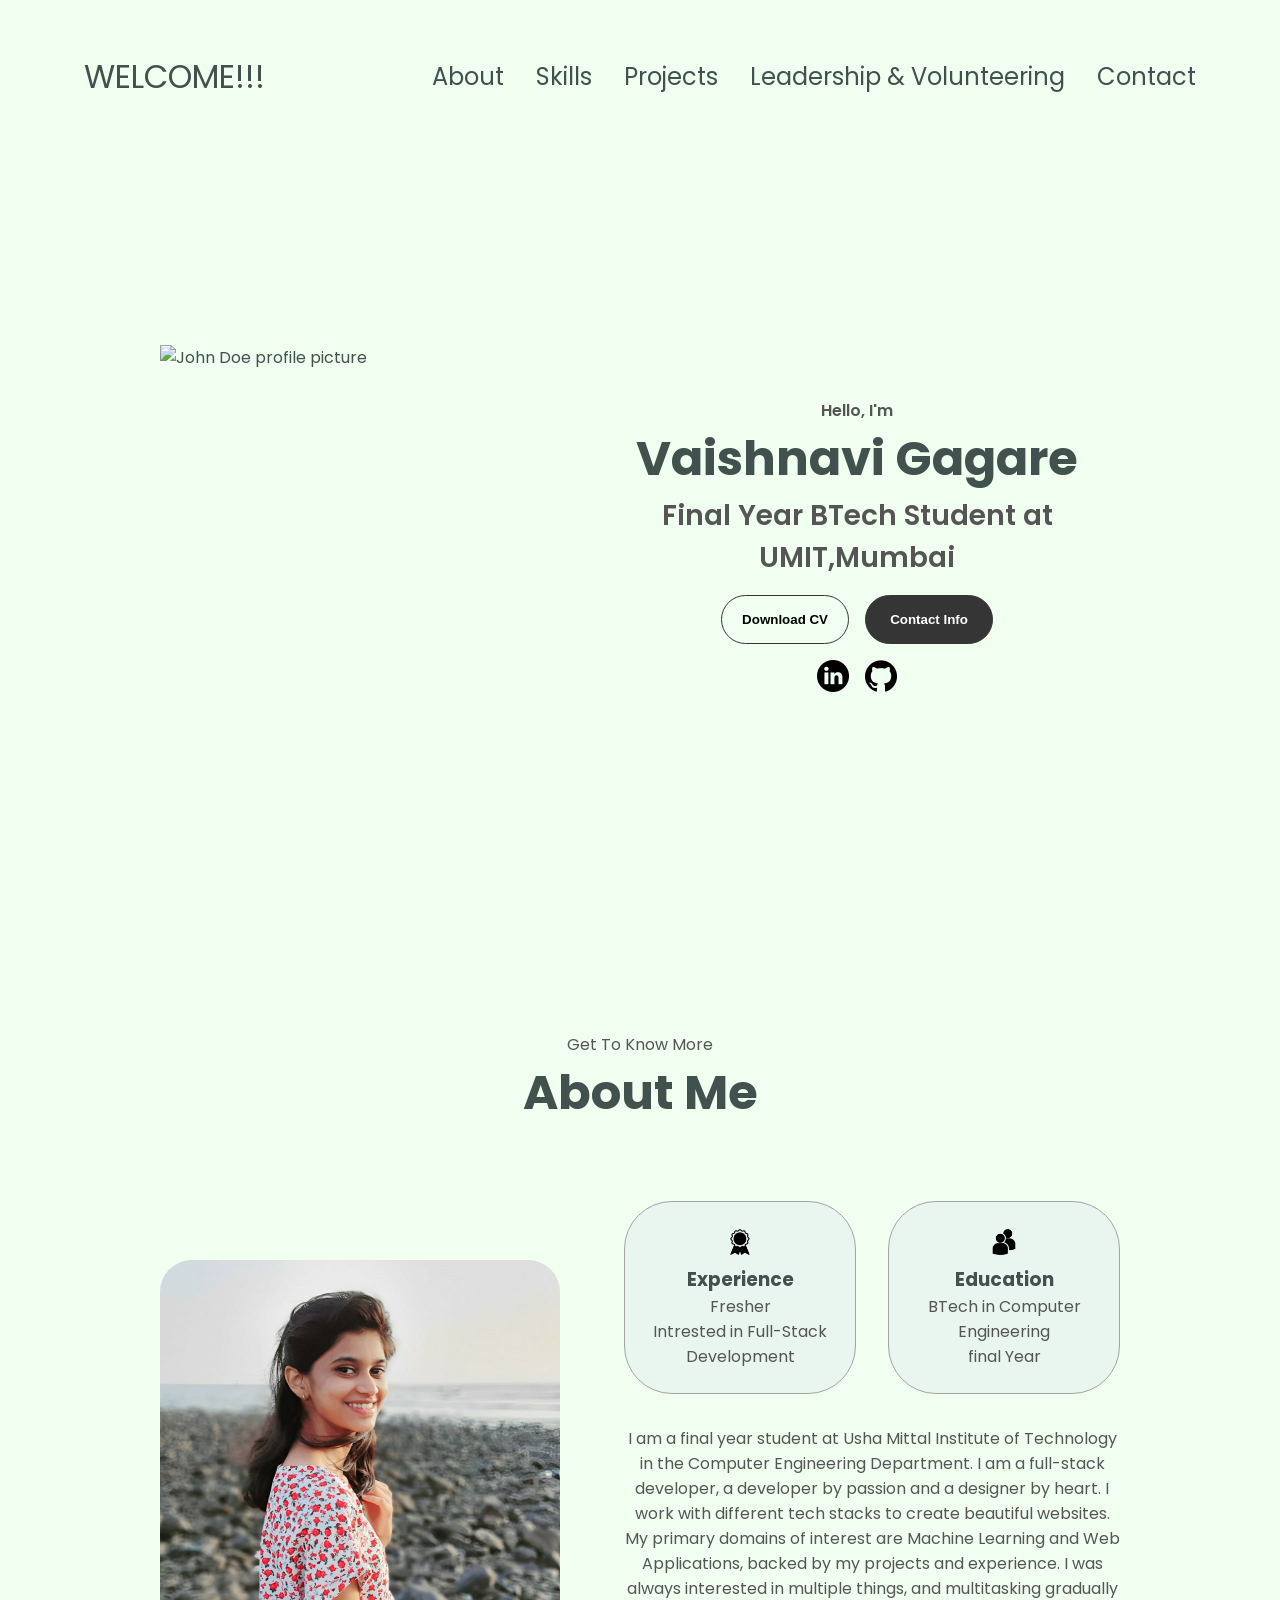
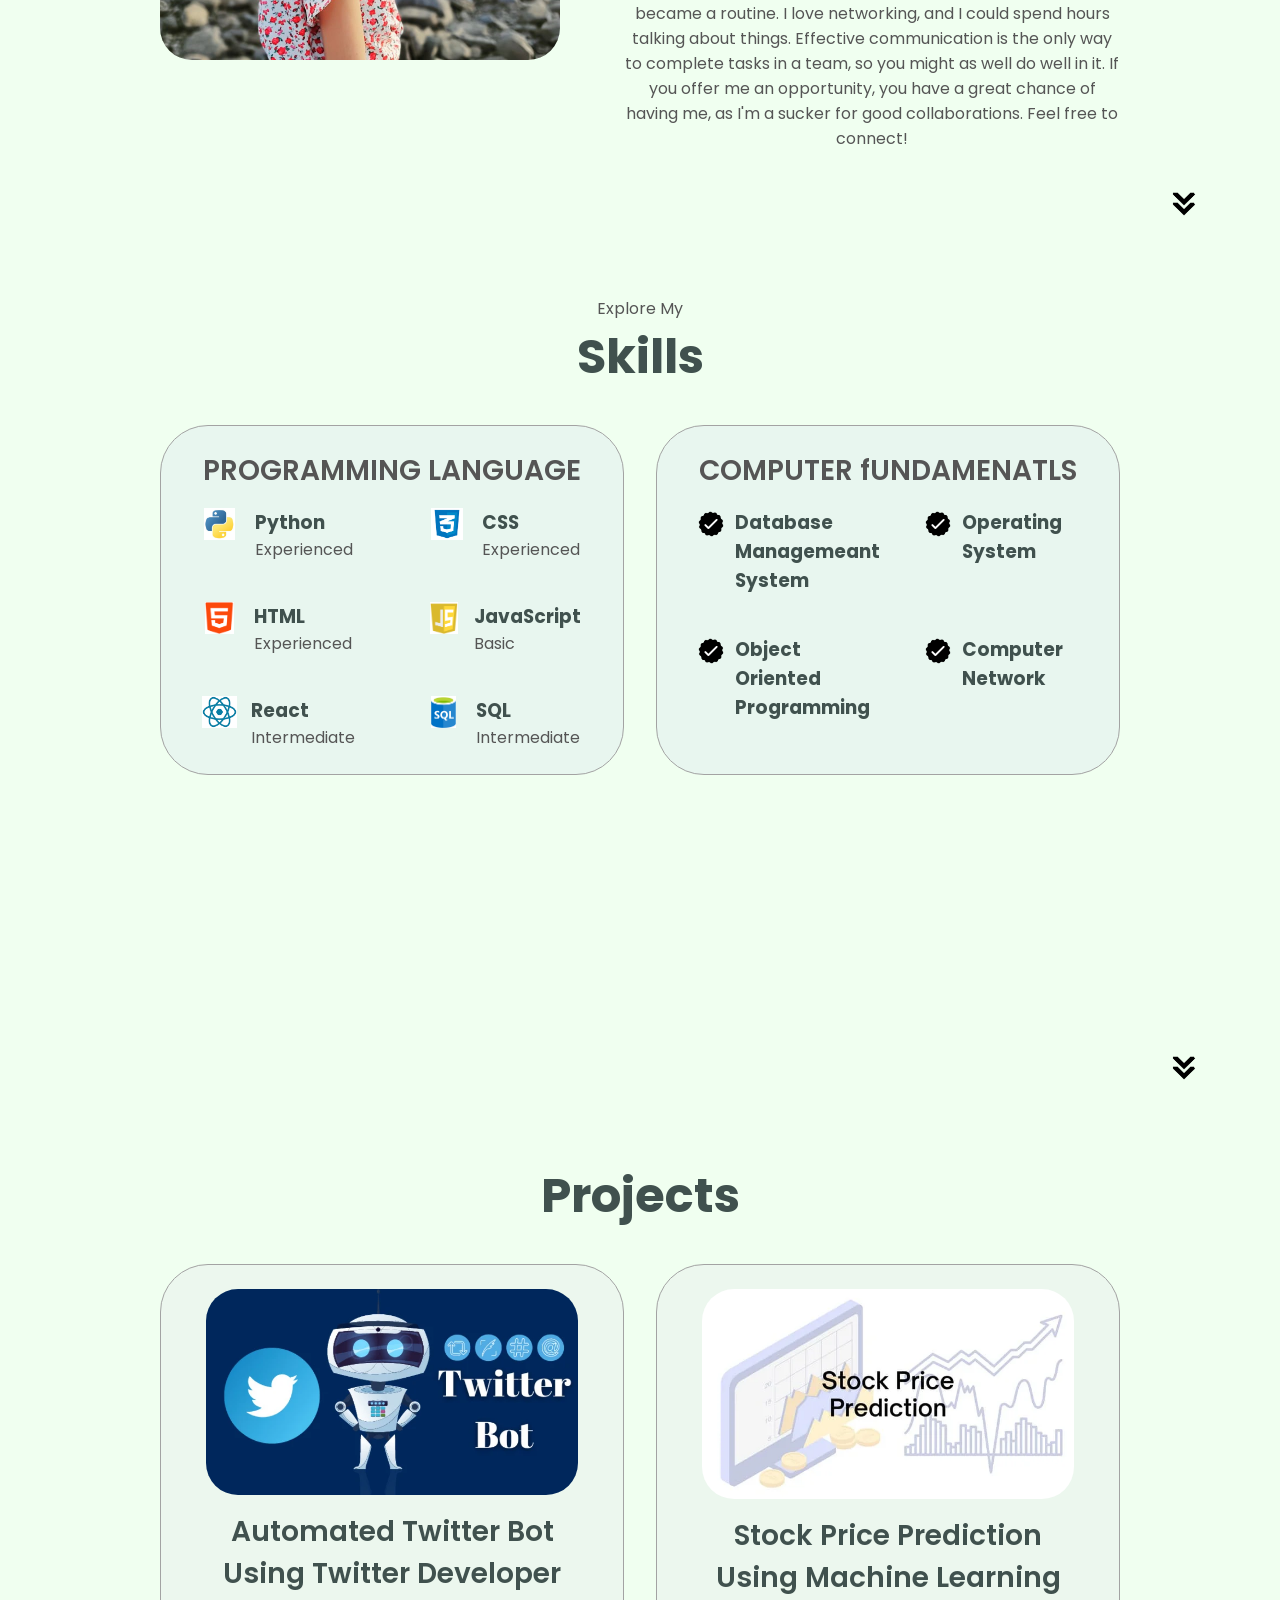
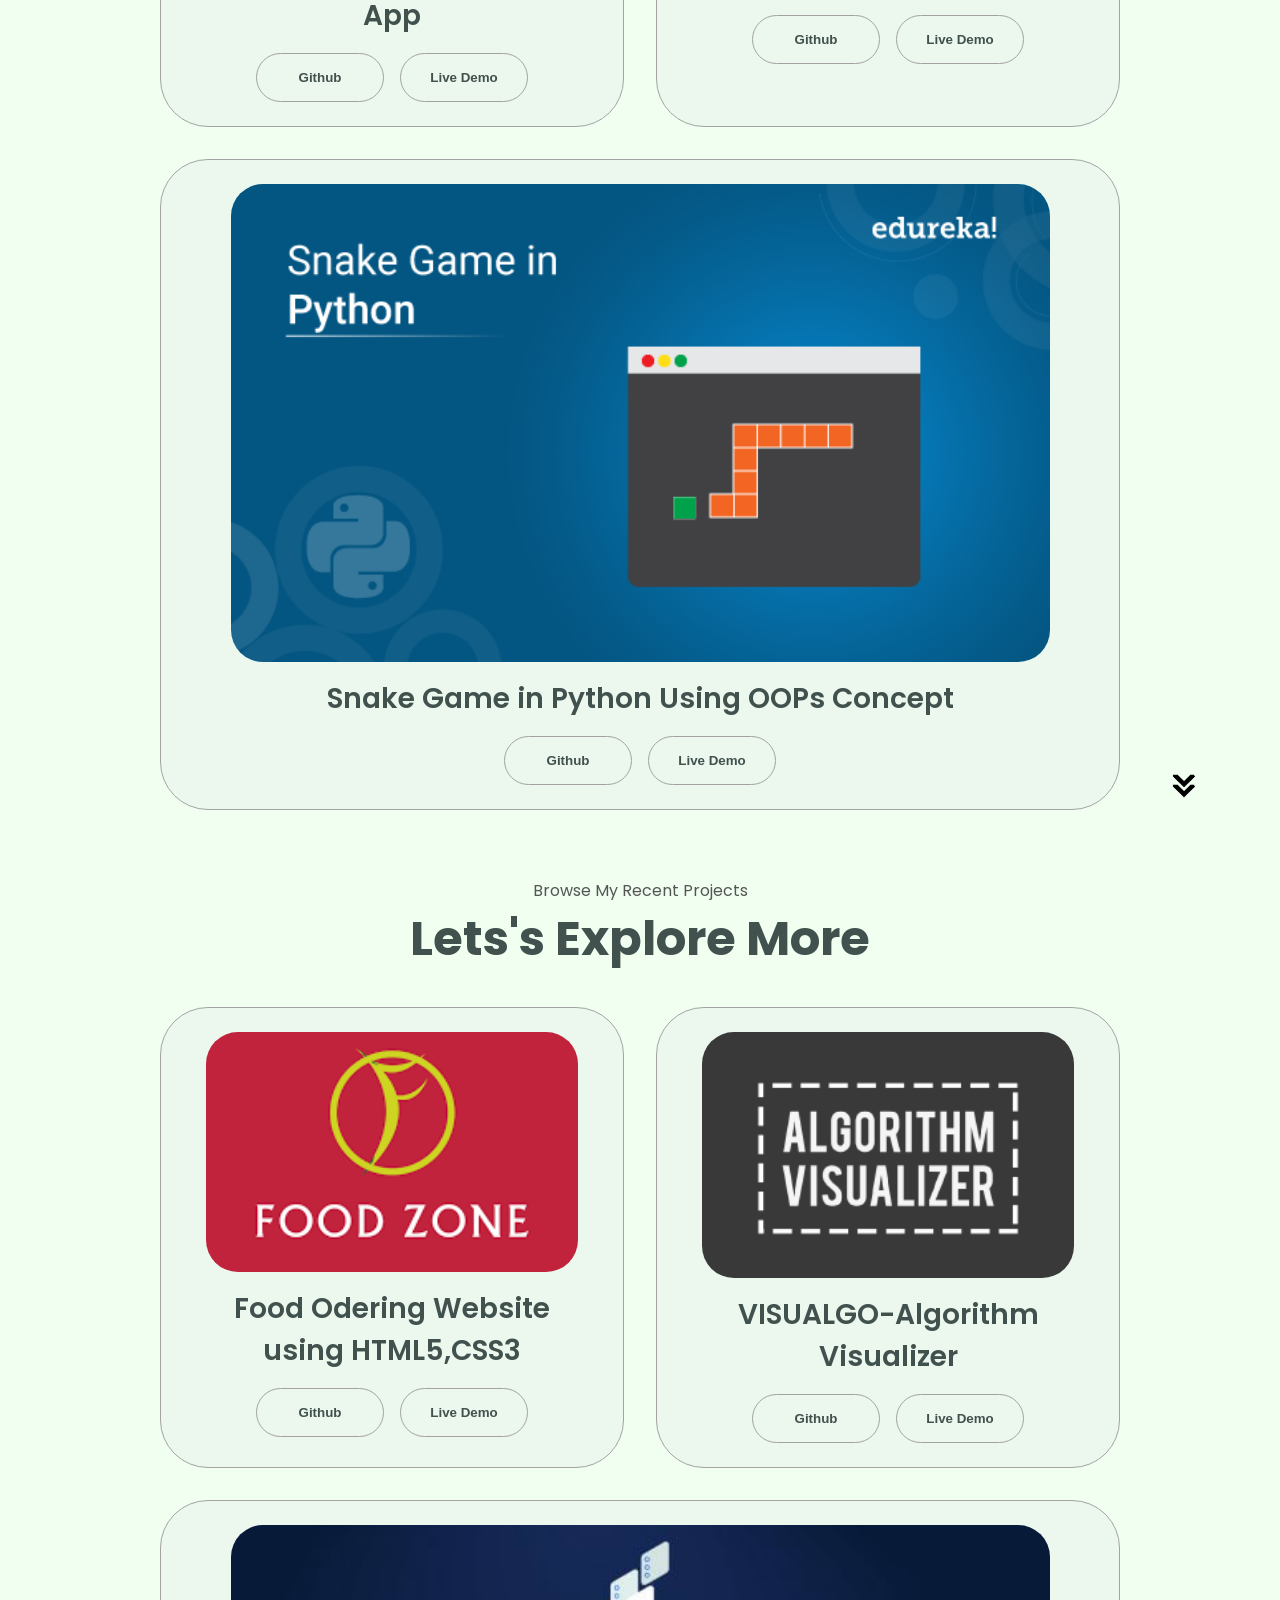
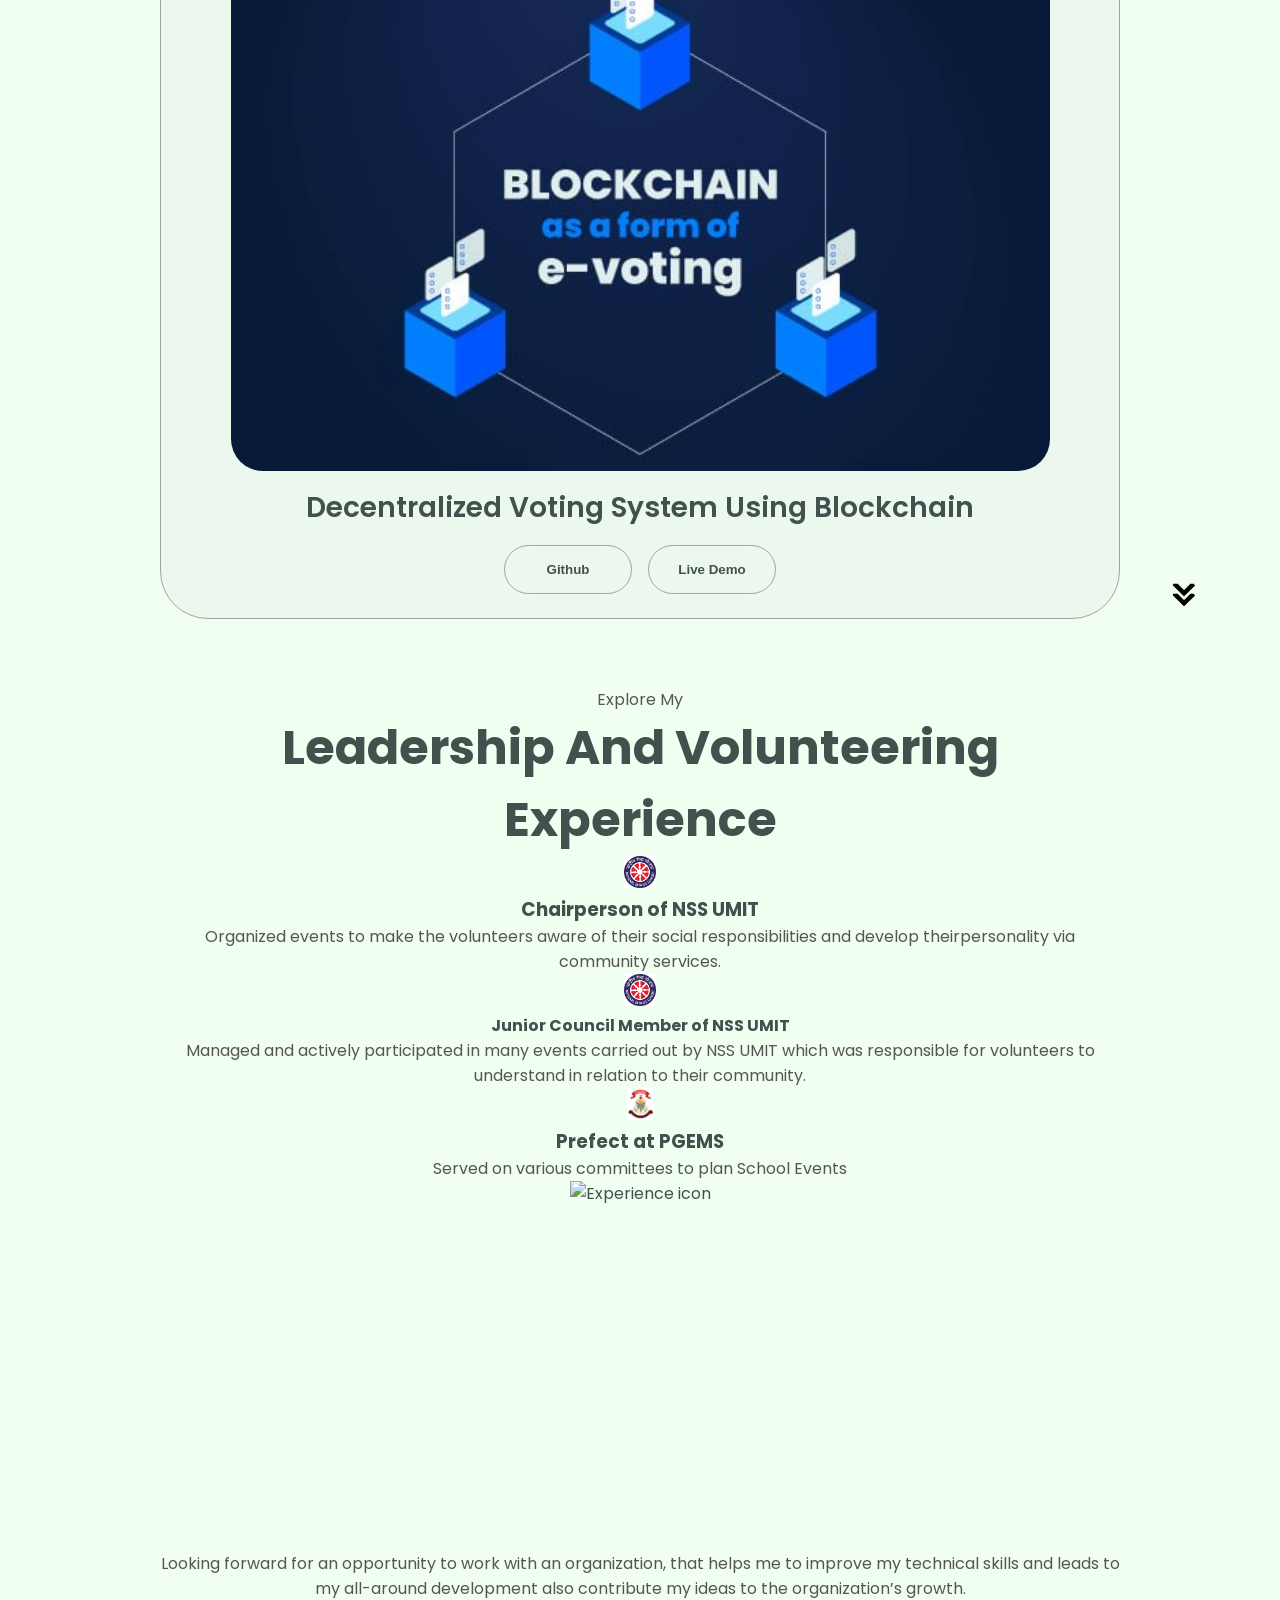
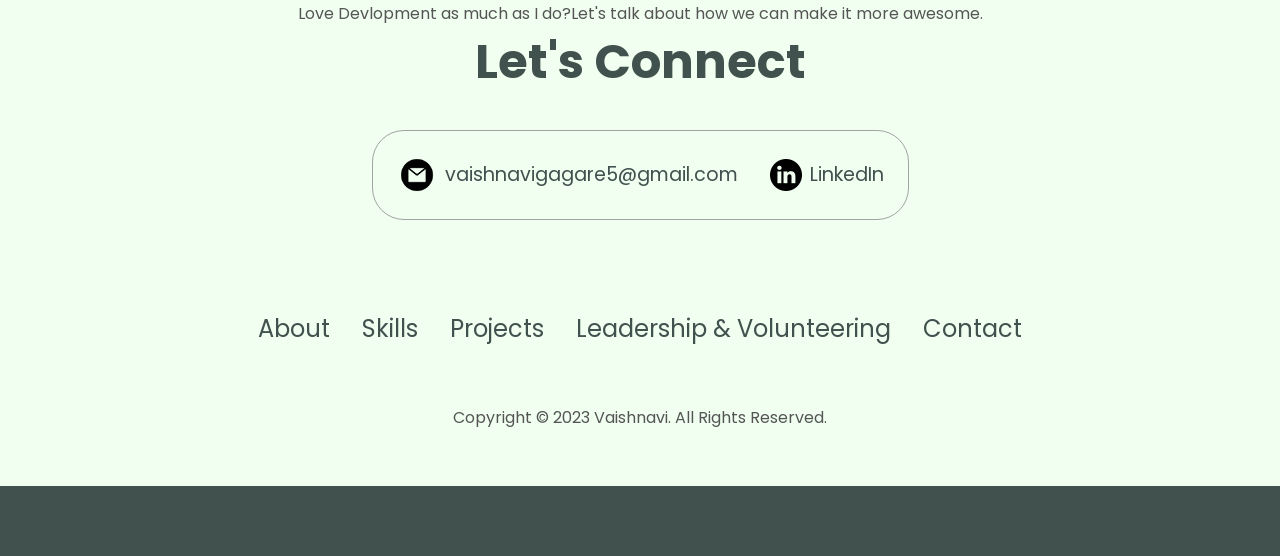
==== index.html @ a146f70f "Update index.html" ====
<!DOCTYPE html>
<html lang="en">
  <head>
    <meta charset="UTF-8" />
    <meta http-equiv="X-UA-Compatible" content="IE=edge" />
    <meta name="viewport" content="width=device-width, initial-scale=1.0" />
    <title>My Portfolio</title>
    <link rel="stylesheet" href="style (1).css" />
    <link rel="stylesheet" href="mediaqueries.css" />
  </head>
  <body>
    <nav id="desktop-nav">
      <div class="logo">WELCOME!!!</div>
      <div>
        <ul class="nav-links">
          <li><a href="#about">About</a></li>
          <li><a href="#experience">Skills</a></li>
          <li><a href="#projects">Projects</a></li>
          <li><a href="#leader">Leadership & Volunteering</a></li>
          <li><a href="#contact">Contact</a></li>
        </ul>
      </div>
    </nav>
    <nav id="hamburger-nav">
      <div class="logo">Vaishnavi Gagare</div>
      <div class="hamburger-menu">
        <div class="hamburger-icon" onclick="toggleMenu()">
          <span></span>
          <span></span>
          <span></span>
        </div>
        <div class="menu-links">
          <li><a href="#about" onclick="toggleMenu()">About</a></li>
          <li><a href="#experience" onclick="toggleMenu()">Experience</a></li>
          <li><a href="#projects" onclick="toggleMenu()">Projects</a></li>
          <li><a href="#contact" onclick="toggleMenu()">Contact</a></li>
        </div>
      </div>
    </nav>
    <section id="profile">
      <div class="section__pic-container">
        <img src=".\assests\me.png" alt="John Doe profile picture" />
      </div>
      <div class="section__text">
        <p class="section__text__p1">Hello, I'm</p>
        <h1 class="title">Vaishnavi Gagare</h1>
        <p class="section__text__p2">Final Year BTech Student at UMIT,Mumbai</p>
        <div class="btn-container">
          <button
            class="btn btn-color-2"
            onclick="window.open('https://drive.google.com/drive/folders/119UXCWqRdAih1BUG0wK-6DkDcSfNBWda')"
          >
            Download CV
          </button>
          <button class="btn btn-color-1" onclick="location.href='./#contact'">
            Contact Info
          </button>
        </div>
          <div id="socials-container">
            <img
              src=".\assests\linkedin.png"
              alt="My LinkedIn profile"
              class="icon"
              onclick="location.href='https://www.linkedin.com/in/vaishnavi-gagare-a08613284/'"
            />
            <img
              src=".\assests\github.png"
              alt="My Github profile"
              class="icon"
              onclick="location.href='https://github.com/VaishnaviGagare'"
            />
  
      </div>
      </div>
      </section>
      <section id="about">
        <p class="section__text__p1">Get To Know More</p>
        <h1 class="title">About Me</h1>
        <div class="section-container">
          <div class="section__pic-container">
            <img
              src=".\assests\me2.png"
              alt="Profile picture"
              class="about-pic"
            />
          </div>
          <div class="about-details-container">
            <div class="about-containers">
              <div class="details-container">
                <img
                  src=".\assests\experience.png"
                  alt="Experience icon"
                  class="icon"
                />
                <h3>Experience</h3>
              <p>Fresher <br />Intrested in Full-Stack Development</p>
            </div>
            <div class="details-container">
              <img
                src=".\assests\education.png"
                alt="Education icon"
                class="icon"
              />
              <h3>Education</h3>
              <p>BTech in Computer Engineering<br />final Year</p>
            </div>
          </div>
          <div class="text-container">
            <p>
          
              I am a final year student at Usha Mittal Institute of Technology in the Computer Engineering Department. I am a full-stack developer, a developer by passion and a designer by heart. I work with different tech stacks to create beautiful websites.
              My primary domains of interest are Machine Learning and Web Applications, backed by my projects and experience. I was always interested in multiple things, and multitasking gradually became a routine. I love networking, and I could spend hours talking about things. Effective communication is the only way to complete tasks in a team, so you might as well do well in it. If you offer me an opportunity, you have a great chance of having me, as I'm a sucker for good collaborations.
              Feel free to connect!
            </p>
          </div>
        </div>
      </div>
      <img
        src=".\assests\arrow.png"
        alt="Arrow icon"
        class="icon arrow"
        onclick="location.href='./#experience'"
      />
    </section>
    <section id="experience">
      <p class="section__text__p1">Explore My</p>
      <h1 class="title">Skills</h1>
      <div class="experience-details-container">
        <div class="about-containers">
          <div class="details-container">
            <h2 class="experience-sub-title">PROGRAMMING LANGUAGE</h2>
            <div class="article-container">
              <article>
                <img
                  src=".\assests\python.jpg"
                  alt="Experience icon"
                  class="icon"
                />
                <div>
                  <h3>Python</h3>
                  <p>Experienced</p>
                </div>
              </article>
              <article>
                <img
                  src=".\assests\cssss.png"
                  alt="Experience icon"
                  class="icon"
                />
                <div>
                  <h3>CSS</h3>
                  <p>Experienced</p>
                </div>
              </article>
              <article>
                <img
                  src=".\assests\htm.png"
                  alt="Experience icon"
                  class="icon"
                />
                <div>
                  <h3>HTML</h3>
                  <p>Experienced</p>
                </div>
              </article>
              <article>
                <img
                  src=".\assests\jss.png"
                  alt="Experience icon"
                  class="icon"
                />
                <div>
                  <h3>JavaScript</h3>
                  <p>Basic</p>
                </div>
              </article>
              <article>
                <img
                  src=".\assests\act.png"
                  alt="Experience icon"
                  class="icon"
                />
                <div>
                  <h3>React</h3>
                  <p>Intermediate</p>
                </div>
              </article>
              <article>
                <img
                  src=".\assests\sql.png"
                  alt="Experience icon"
                  class="icon"
                />
                <div>
                  <h3>SQL</h3>
                  <p>Intermediate</p>
                </div>
              </article>
            </div>
          </div>
          <div class="details-container">
            <h2 class="experience-sub-title">COMPUTER fUNDAMENATLS</h2>
            <div class="article-container">
              <article>
                <img
                  src=".\assests\checkmark.png"
                  alt="Experience icon"
                  class="icon"
                />
                <div>
                  <h3>Database Managemeant System</h3>
                
                </div>
              </article>
              <article>
                <img
                  src=".\assests\checkmark.png"
                  alt="Experience icon"
                  class="icon"
                />
                <div>
                  <h3>Operating System</h3>
                  
                </div>
              </article>
              <article>
                <img
                  src=".\assests\checkmark.png"
                  alt="Experience icon"
                  class="icon"
                />
                <div>
                  <h3>Object Oriented Programming</h3>
                  
                </div>
              </article>
              <article>
                <img
                  src=".\assests\checkmark.png"
                  alt="Experience icon"
                  class="icon"
                />
                <div>
                  <h3>Computer Network</h3>
                 
                </div>
              </article>
            </div>
          </div>
        </div>
      </div>
      <img
        src=".\assests\arrow.png"
        alt="Arrow icon"
        class="icon arrow"
        onclick="location.href='./#projects'"
      />
    </section>
    <section id="projects">
      <p class="section__text__p1"></p>
      <h1 class="title">Projects</h1>
      <div class="experience-details-container">
        <div class="about-containers">
          <div class="details-container color-container">
            <div class="article-container">
              <img
                src=".\assests\twitter.png"
                alt="Project 1"
                class="project-img"
              />
            </div>
            <h2 class="experience-sub-title project-title">Automated Twitter Bot Using Twitter Developer App</h2>
            <div class="btn-container">
              <button
                class="btn btn-color-2 project-btn"
                onclick="location.href='https://github.com/VaishnaviGagare'"
              >
                Github
              </button>
              <button
                class="btn btn-color-2 project-btn"
                onclick="location.href='https://github.com/VaishnaviGagare'"
              >
                Live Demo
              </button>
            </div>
          </div>
          <div class="details-container color-container">
            <div class="article-container">
              <img
                src=".\assests\stock.webp"
                alt="Project 2"
                class="project-img"
              />
            </div>
            <h2 class="experience-sub-title project-title">Stock Price Prediction Using Machine Learning</h2>
            <div class="btn-container">
              <button
                class="btn btn-color-2 project-btn"
                onclick="location.href='https://github.com/VaishnaviGagare'"
              >
                Github
              </button>
              <button
                class="btn btn-color-2 project-btn"
                onclick="location.href='https://github.com/VaishnaviGagare'"
              >
                Live Demo
              </button>
            </div>
          </div>
          <div class="details-container color-container">
            <div class="article-container">
              <img
                src=".\assests\snake.png"
                alt="Project 3"
                class="project-img"
              />
            </div>
            <h2 class="experience-sub-title project-title">Snake Game in Python Using OOPs Concept</h2>
            <div class="btn-container">
              <button
                class="btn btn-color-2 project-btn"
                onclick="location.href='https://github.com/VaishnaviGagare'"
              >
                Github
              </button>
              <button
                class="btn btn-color-2 project-btn"
                onclick="location.href='https://github.com/VaishnaviGagare'"
              >
                Live Demo
              </button>
            </div>
          </div>
        </div>
      </div>
      <img
        src=".\assests\arrow.png"
        alt="Arrow icon"
        class="icon arrow"
        onclick="location.href='./#contact'"
      />
    </section>
    <section id="projects">
      <p class="section__text__p1">Browse My Recent Projects</p>
      <h1 class="title">Lets's Explore More </h1>
      <div class="experience-details-container">
        <div class="about-containers">
          <div class="details-container color-container">
            <div class="article-container">
              <img
                src=".\assests\food.png"
                alt="Project 1"
                class="project-img"
              />
            </div>
            <h2 class="experience-sub-title project-title">Food Odering Website using HTML5,CSS3</h2>
            <div class="btn-container">
              <button
                class="btn btn-color-2 project-btn"
                onclick="location.href='https://github.com/VaishnaviGagare'"
              >
                Github
              </button>
              <button
                class="btn btn-color-2 project-btn"
                onclick="location.href='https://github.com/VaishnaviGagare'"
              >
                Live Demo
              </button>
            </div>
          </div>
          <div class="details-container color-container">
            <div class="article-container">
              <img
                src=".\assests\algo.png"
                alt="Project 2"
                class="project-img"
              />
            </div>
            <h2 class="experience-sub-title project-title">VISUALGO-Algorithm Visualizer</h2>
            <div class="btn-container">
              <button
                class="btn btn-color-2 project-btn"
                onclick="location.href='https://github.com/VaishnaviGagare'"
              >
                Github
              </button>
              <button
                class="btn btn-color-2 project-btn"
                onclick="location.href='https://github.com/VaishnaviGagare'"
              >
                Live Demo
              </button>
            </div>
          </div>
          <div class="details-container color-container">
            <div class="article-container">
              <img
                src=".\assests\block.jpg"
                alt="Project 3"
                class="project-img"
              />
            </div>
            <h2 class="experience-sub-title project-title">Decentralized Voting System Using Blockchain</h2>
            <div class="btn-container">
              <button
                class="btn btn-color-2 project-btn"
                onclick="location.href='https://github.com/VaishnaviGagare'"
              >
                Github
              </button>
              <button
                class="btn btn-color-2 project-btn"
                onclick="location.href='https://github.com/VaishnaviGagare'"
              >
                Live Demo
              </button>
            </div>
          </div>
        </div>
      </div>
      <img
        src=".\assests\arrow.png"
        alt="Arrow icon"
        class="icon arrow"
        onclick="location.href='./#contact'"
      />
    </section>
   <section id="leader">
      <p class="section__text__p1">Explore My</p>
      <h1 class="title">Leadership And Volunteering Experience
      </h1>
                   <div> <img
                    src=".\assests\nss.png"
                    alt="Experience icon"
                    class="icon"
                  />
                    <h3>Chairperson of NSS UMIT</h3>
                    <p class="section__text__p1">Organized events to make the volunteers aware of their social responsibilities and develop
                      theirpersonality via community services.
                      </p></div>
                
                
                    <div> <img
                      src=".\assests\nss.png"
                      alt="Experience icon"
                      class="icon"
                    /> </div>
                      <h4>Junior Council Member of NSS UMIT</h4>
                      <p class="section__text__p1">Managed and actively participated in many events carried out by NSS UMIT which was responsible for
                        volunteers to understand in relation to their community.</p>
               
            
                <img
                  src=".\assests\pg.png"
                  alt="Experience icon"
                  class="icon"
                />
              
                  <h3>Prefect at PGEMS </h3>
                  <p class="">Served on various committees to plan School Events </p>
                  
                  <img src = ".\assests\img5.jpg"
                    alt="Experience icon"
                    class="icon"
                    />
                
                <img
                  src=".\assests\arrow.png"
                  alt="Arrow icon"
                  class="icon arrow"
                  onclick="location.href='./#contact'"
                />
    </section>
    <section id="contact">
      <p class="section__text__p1">Looking forward for an opportunity to work with an organization, that helps me to improve my
        technical skills and leads to my all-around development also contribute my ideas to the
        organization’s growth.</p>
      <p class="section__text__p1">Love Devlopment as much as I do?Let's talk about how we can make it more awesome.</p>
      <h1 class="title">Let's Connect</h1>
      <div class="contact-info-upper-container">
        <div class="contact-info-container">
          <img
            src=".\assests\email.png"
            alt="Email icon"
            class="icon contact-icon email-icon"
          />
          <p><a href="mailto:examplemail@gmail.com">vaishnavigagare5@gmail.com</a></p>
        </div>
        <div class="contact-info-container">
          <img
            src=".\assests\linkedin.png"
            alt="LinkedIn icon"
            class="icon contact-icon"
          />
          <p><a href="https://www.linkedin.com/in/vaishnavi-gagare-a08613284/">LinkedIn</a></p>
        </div>
      </div>
    </section>
    <footer>
      <nav>
        <div class="nav-links-container">
          <ul class="nav-links">
            <li><a href="#about">About</a></li>
            <li><a href="#experience">Skills</a></li>
            <li><a href="#projects">Projects</a></li>
            <li><a href="#leader">Leadership & Volunteering</a></li>
            <li><a href="#contact">Contact</a></li>
          </ul>
        </div>
      </nav>
      <p>Copyright &#169; 2023 Vaishnavi. All Rights Reserved.</p>
    </footer>
    <script src = "script (1).js"></script>
    <div class="bottom-container">

   
    </div>
  </body>
  </html>
---- style (1).css ----
/* GENERAL */

@import url("https://fonts.googleapis.com/css2?family=Poppins:wght@300;400;500;600&display=swap");

body {
  color: #40514E;
  margin: 0;
  text-align: center;
  font-family: georgia, serif;
  background-color:#F0FFF0;
}
* {
  margin: 0;
  padding: 0;
}

body {
  font-family: "Poppins", sans-serif;
}

html {
  scroll-behavior: smooth;
}

p {
  color: rgb(85, 85, 85);
}

/* TRANSITION */

a,
.btn {
  transition: all 300ms ease;
}

/* DESKTOP NAV */

nav,
.nav-links {
  display: flex;
}

nav {
  justify-content: space-around;
  align-items: center;
  height: 17vh;
}

.nav-links {
  gap: 2rem;
  list-style: none;
  font-size: 1.5rem;
}

a {
  color: #40514E;
  text-decoration: none;
  text-decoration-color: white;
}

a:hover {
  color: grey;
  text-decoration: underline;
  text-underline-offset: 1rem;
  text-decoration-color: rgb(181, 181, 181);
}

.logo {
  font-size: 2rem;
}

.logo:hover {
  cursor: default;
}

/* HAMBURGER MENU */

#hamburger-nav {
  display: none;
}

.hamburger-menu {
  position: relative;
  display: inline-block;
}

.hamburger-icon {
  display: flex;
  flex-direction: column;
  justify-content: space-between;
  height: 24px;
  width: 30px;
  cursor: pointer;
}

.hamburger-icon span {
  width: 100%;
  height: 2px;
  background-color: #40514E;
  transition: all 0.3 ease-in-out;
}

.menu-links {
  position: absolute;
  top: 100%;
  right: 0;
  background-color: white;
  width: fit-content;
  max-height: 0;
  overflow: hidden;
  transition: all 0.3 ease-in-out;
}

.menu-links a {
  display: block;
  padding: 10px;
  text-align: center;
  font-size: 1.5rem;
  color: #40514E;
  text-decoration: none;
  transition: all 0.3 ease-in-out;
}

.menu-links li {
  list-style: none;
}

.menu-links.open {
  max-height: 300px;
}

.hamburger-icon.open span:first-child {
  transform: rotate(45deg) translate(10px, 5px);
}

.hamburger-icon.open span:nth-child(2) {
  opacity: 0;
}

.hamburger-icon.open span:last-child {
  transform: rotate(-45deg) translate(10px, -5px);
}

.hamburger-icon span:first-child {
  transform: none;
}

/* SECTIONS */

section {
  padding-top: 4vh;
  height: 96vh;
  margin: 0 10rem;
  box-sizing: border-box;
  min-height: fit-content;
}

.section-container {
  display: flex;
}

/* PROFILE SECTION */

#profile {
  display: flex;
  justify-content: center;
  gap: 5rem;
  height: 80vh;
}

.section__pic-container {
  display: flex;
  height: 400px;
  width: 400px;
  margin: auto 0;
}

.section__text {
  align-self: center;
  text-align: center;
}

.section__text p {
  font-weight: 600;
}

.section__text__p1 {
  text-align: center;
}

.section__text__p2 {
  font-size: 1.75rem;
  margin-bottom: 1rem;
}

.title {
  font-size: 3rem;
  text-align: center;
}

#socials-container {
  display: flex;
  justify-content: center;
  margin-top: 1rem;
  gap: 1rem;
}

/* ICONS */

.icon {
  cursor: pointer;
  height: 2rem;
}

/* BUTTONS */

.btn-container {
  display: flex;
  justify-content: center;
  gap: 1rem;
}

.btn {
  font-weight: 600;
  transition: all 300ms ease;
  padding: 1rem;
  width: 8rem;
  border-radius: 2rem;
}

.btn-color-1,
.btn-color-2 {
  border: rgb(53, 53, 53) 0.1rem solid;
}

.btn-color-1:hover,
.btn-color-2:hover {
  cursor: pointer;
}

.btn-color-1,
.btn-color-2:hover {
  background: rgb(53, 53, 53);
  color: white;
}

.btn-color-1:hover {
  background: #40514E(0, 0, 0);
}

.btn-color-2 {
  background: none;
}

.btn-color-2:hover {
  border: rgb(255, 255, 255) 0.1rem solid;
}

.btn-container {
  gap: 1rem;
}

/* ABOUT SECTION */

#about {
  position: relative;
}

.about-containers {
  gap: 2rem;
  margin-bottom: 2rem;
  margin-top: 2rem;
}

.about-details-container {
  justify-content: center;
  flex-direction: column;
}

.about-containers,
.about-details-container {
  display: flex;
}

.about-pic {
  border-radius: 2rem;
}

.arrow {
  position: absolute;
  right: -5rem;
  bottom: 2.5rem;
}

.details-container {
  padding: 1.5rem;
  flex: 1;
  background: rgb(232, 246, 239);
  border-radius: 3rem;
  border: rgb(53, 53, 53) 0.1rem solid;
  border-color: rgb(163, 163, 163);
  text-align: center;
}

.section-container {
  gap: 4rem;
  height: 80%;
}

.section__pic-container {
  height: 400px;
  width: 400px;
  margin: auto 0;
}

/* EXPERIENCE SECTION */

#experience {
  position: relative;
}

.experience-sub-title {
  color: rgb(85, 85, 85);
  font-weight: 600;
  font-size: 1.75rem;
  margin-bottom: 1rem;
}

.experience-details-container {
  display: flex;
  justify-content: center;
  flex-direction: column;
}

.article-container {
  display: flex;
  text-align: initial;
  flex-wrap: wrap;
  flex-direction: row;
  gap: 2.5rem;
  justify-content: space-around;
}

article {
  display: flex;
  width: 10rem;
  justify-content: space-around;
  gap: 0.5rem;
}

article .icon {
  cursor: default;
}

/* PROJECTS SECTION */

#projects {
  position: relative;
}

.color-container {
  border-color: rgb(163, 163, 163);
  background: rgb(236, 247, 238);
}

.project-img {
  border-radius: 2rem;
  width: 90%;
  height: 90%;
}

.project-title {
  margin: 1rem;
  color: #40514E;
}

.project-btn {
  color: #40514E;
  border-color: rgb(163, 163, 163);
}

/* CONTACT */

#contact {
  display: flex;
  justify-content: center;
  flex-direction: column;
  height: 70vh;
}

.contact-info-upper-container {
  display: flex;
  justify-content: center;
  border-radius: 2rem;
  border: rgb(53, 53, 53) 0.1rem solid;
  border-color: rgb(163, 163, 163);
  background: (250, 250, 250);
  margin: 2rem auto;
  padding: 0.5rem;
}

.contact-info-container {
  display: flex;
  align-items: center;
  justify-content: center;
  gap: 0.5rem;
  margin: 1rem;
}

.contact-info-container p {
  font-size: larger;
}

.contact-icon {
  cursor: default;
}

.email-icon {
  height: 2.5rem;
}

/* FOOTER SECTION */

footer {
  height: 26vh;
  margin: 0 1rem;
}

footer p {
  text-align: center;
}
.bottom-container {
  background-color: #40514E;
  padding: 50px 0 20px;
  color: #40514E;
  font-size: 2rem;
  text-align: center;
  font-family: georgia, serif
  
}
---- mediaqueries.css ----
@media screen and (max-width: 1400px) {
  #profile {
    height: 83vh;
    margin-bottom: 6rem;
  }
  .about-containers {
    flex-wrap: wrap;
  }
  #contact,
  #projects {
    height: fit-content;
  }
}

@media screen and (max-width: 1200px) {
  #desktop-nav {
    display: none;
  }
  #hamburger-nav {
    display: flex;
  }
  #experience,
  .experience-details-container {
    margin-top: 2rem;
  }
  #profile,
  .section-container {
    display: block;
  }
  .arrow {
    display: none;
  }
  section,
  .section-container {
    height: fit-content;
  }
  section {
    margin: 0 5%;
  }
  .section__pic-container {
    width: 275px;
    height: 275px;
    margin: 0 auto 2rem;
  }
  .about-containers {
    margin-top: 0;
  }
}

@media screen and (max-width: 600px) {
  #contact,
  footer {
    height: 40vh;
  }
  #profile {
    height: 83vh;
    margin-bottom: 0;
  }
  article {
    font-size: 1rem;
  }
  footer nav {
    height: fit-content;
    margin-bottom: 2rem;
  }
  .about-containers,
  .contact-info-upper-container,
  .btn-container {
    flex-wrap: wrap;
  }
  .contact-info-container {
    margin: 0;
  }
  .contact-info-container p,
  .nav-links li a {
    font-size: 1rem;
  }
  .experience-sub-title {
    font-size: 1.25rem;
  }
  .logo {
    font-size: 1.5rem;
  }
  .nav-links {
    flex-direction: column;
    gap: 0.5rem;
    text-align: center;
  }
  .section__pic-container {
    width: auto;
    height: 46vw;
    justify-content: center;
  }
  .section__text__p2 {
    font-size: 1.25rem;
  }
  .title {
    font-size: 2rem;
  }
  .text-container {
    text-align: justify;
  }
}
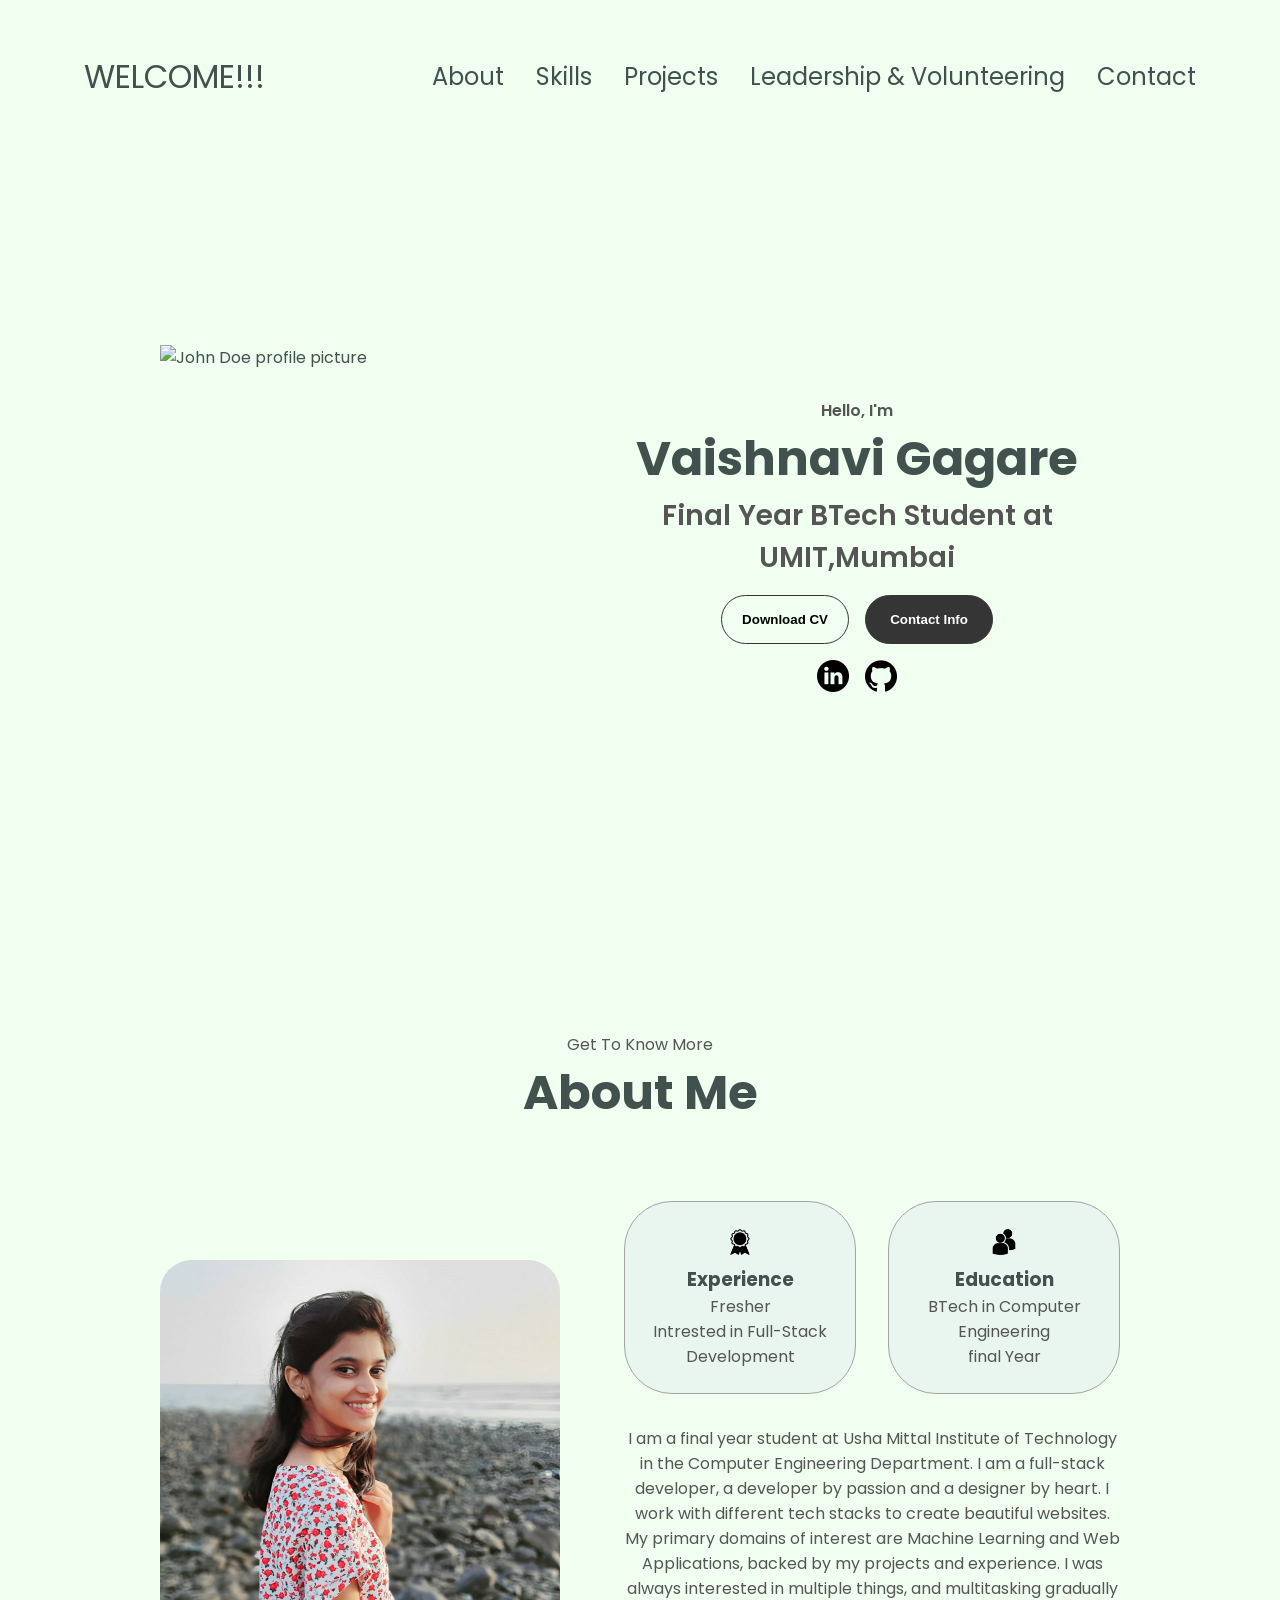
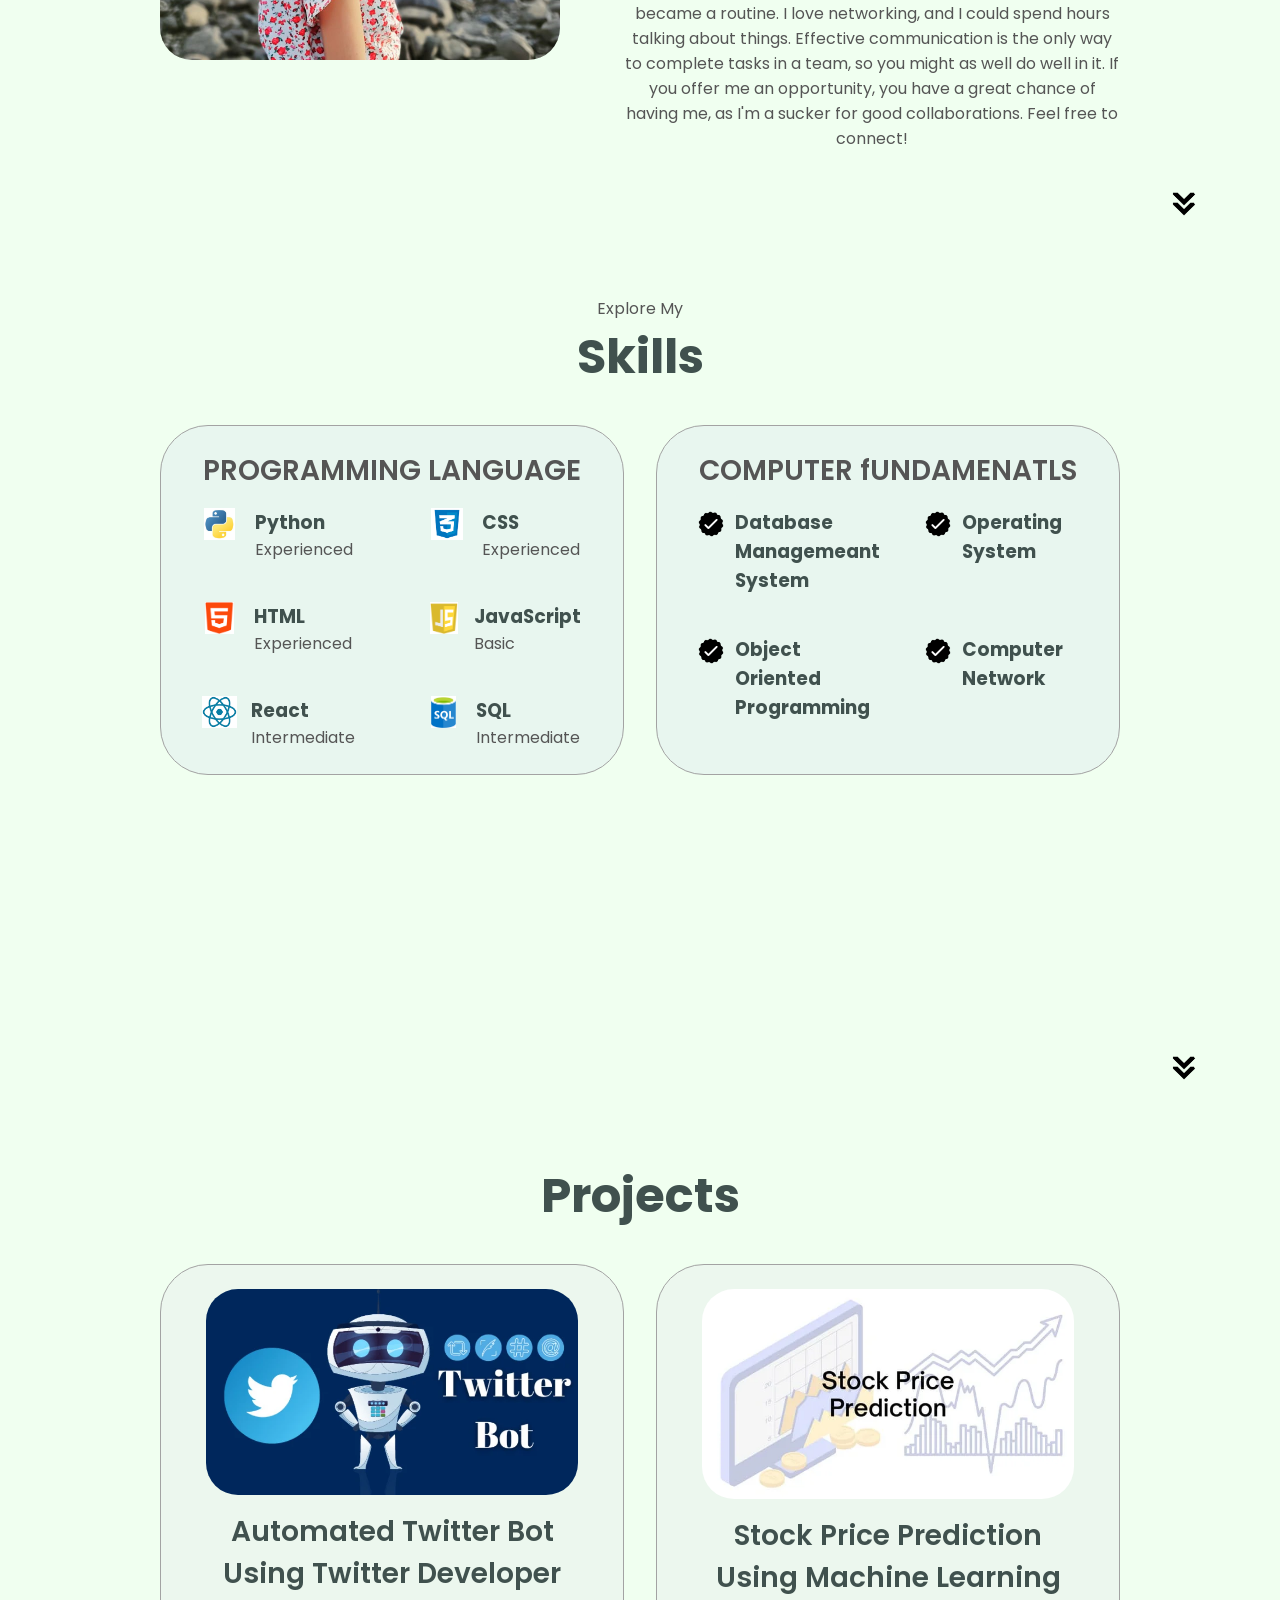
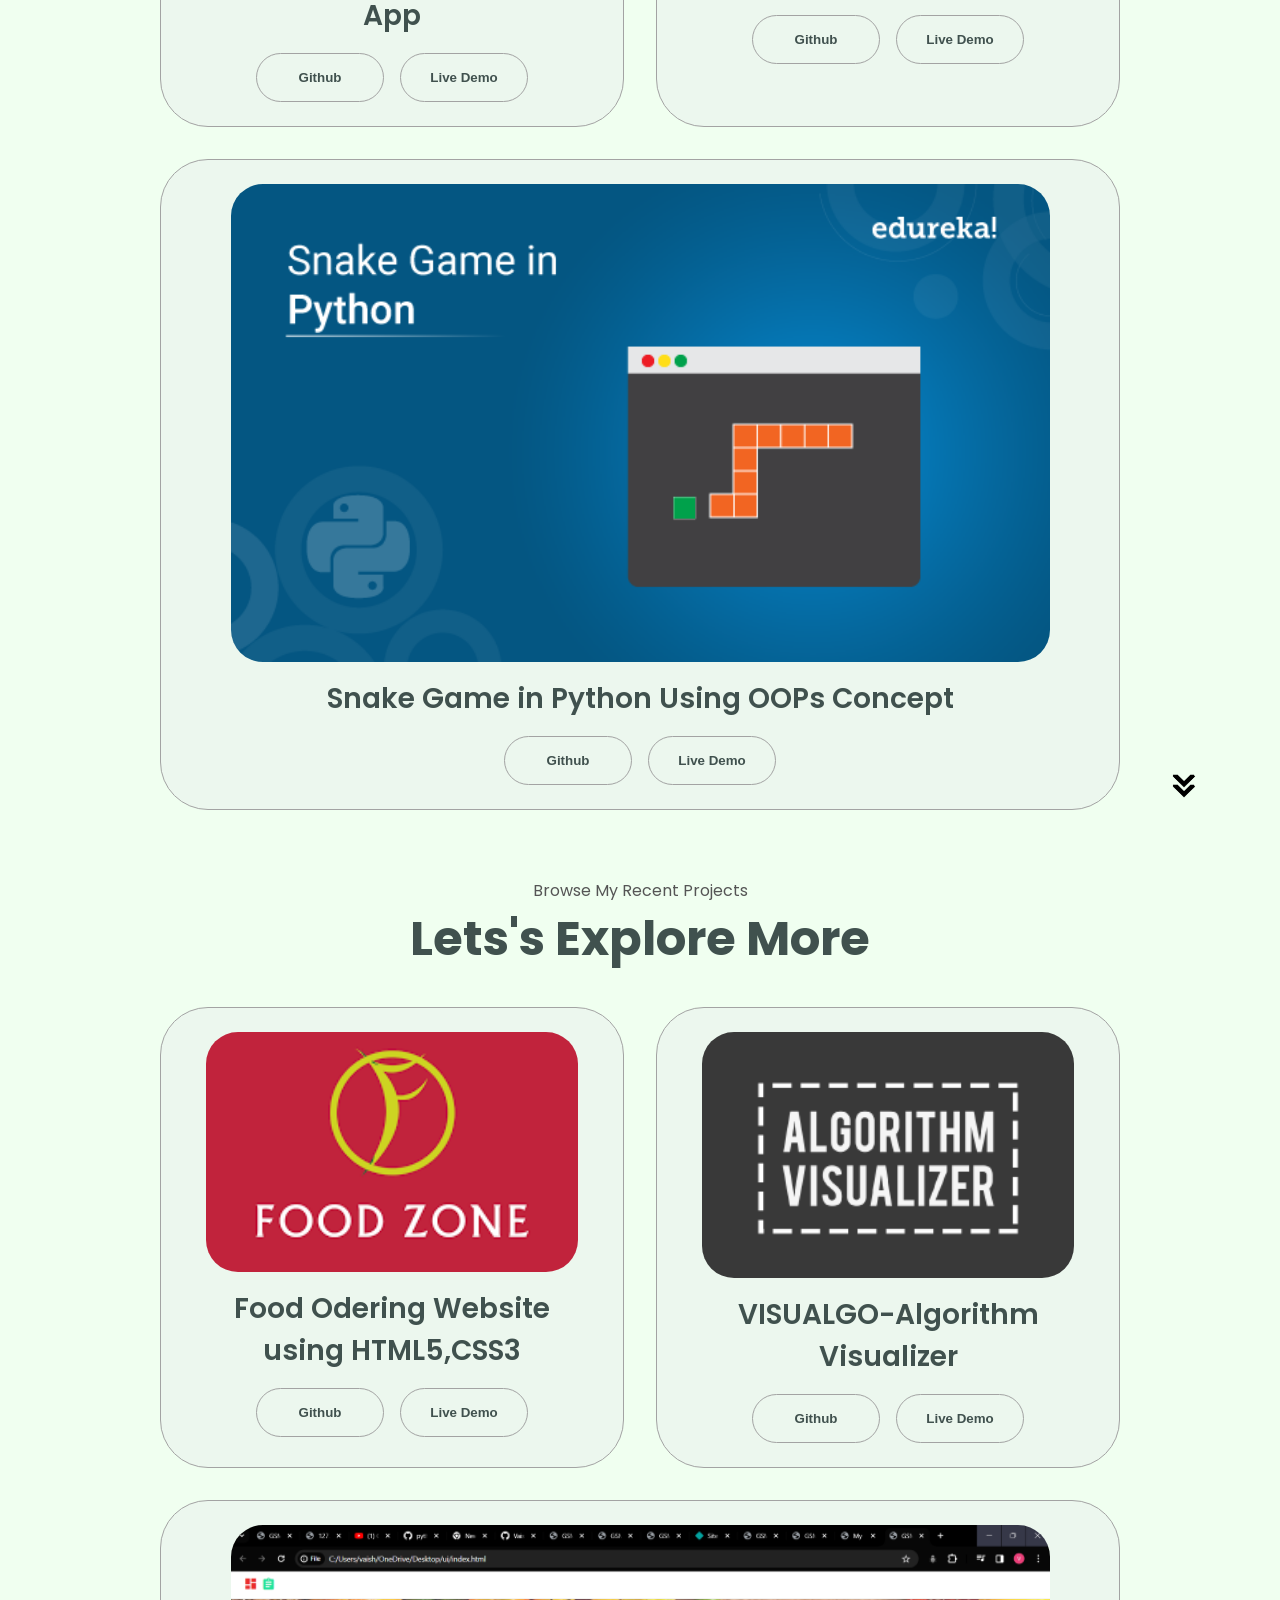
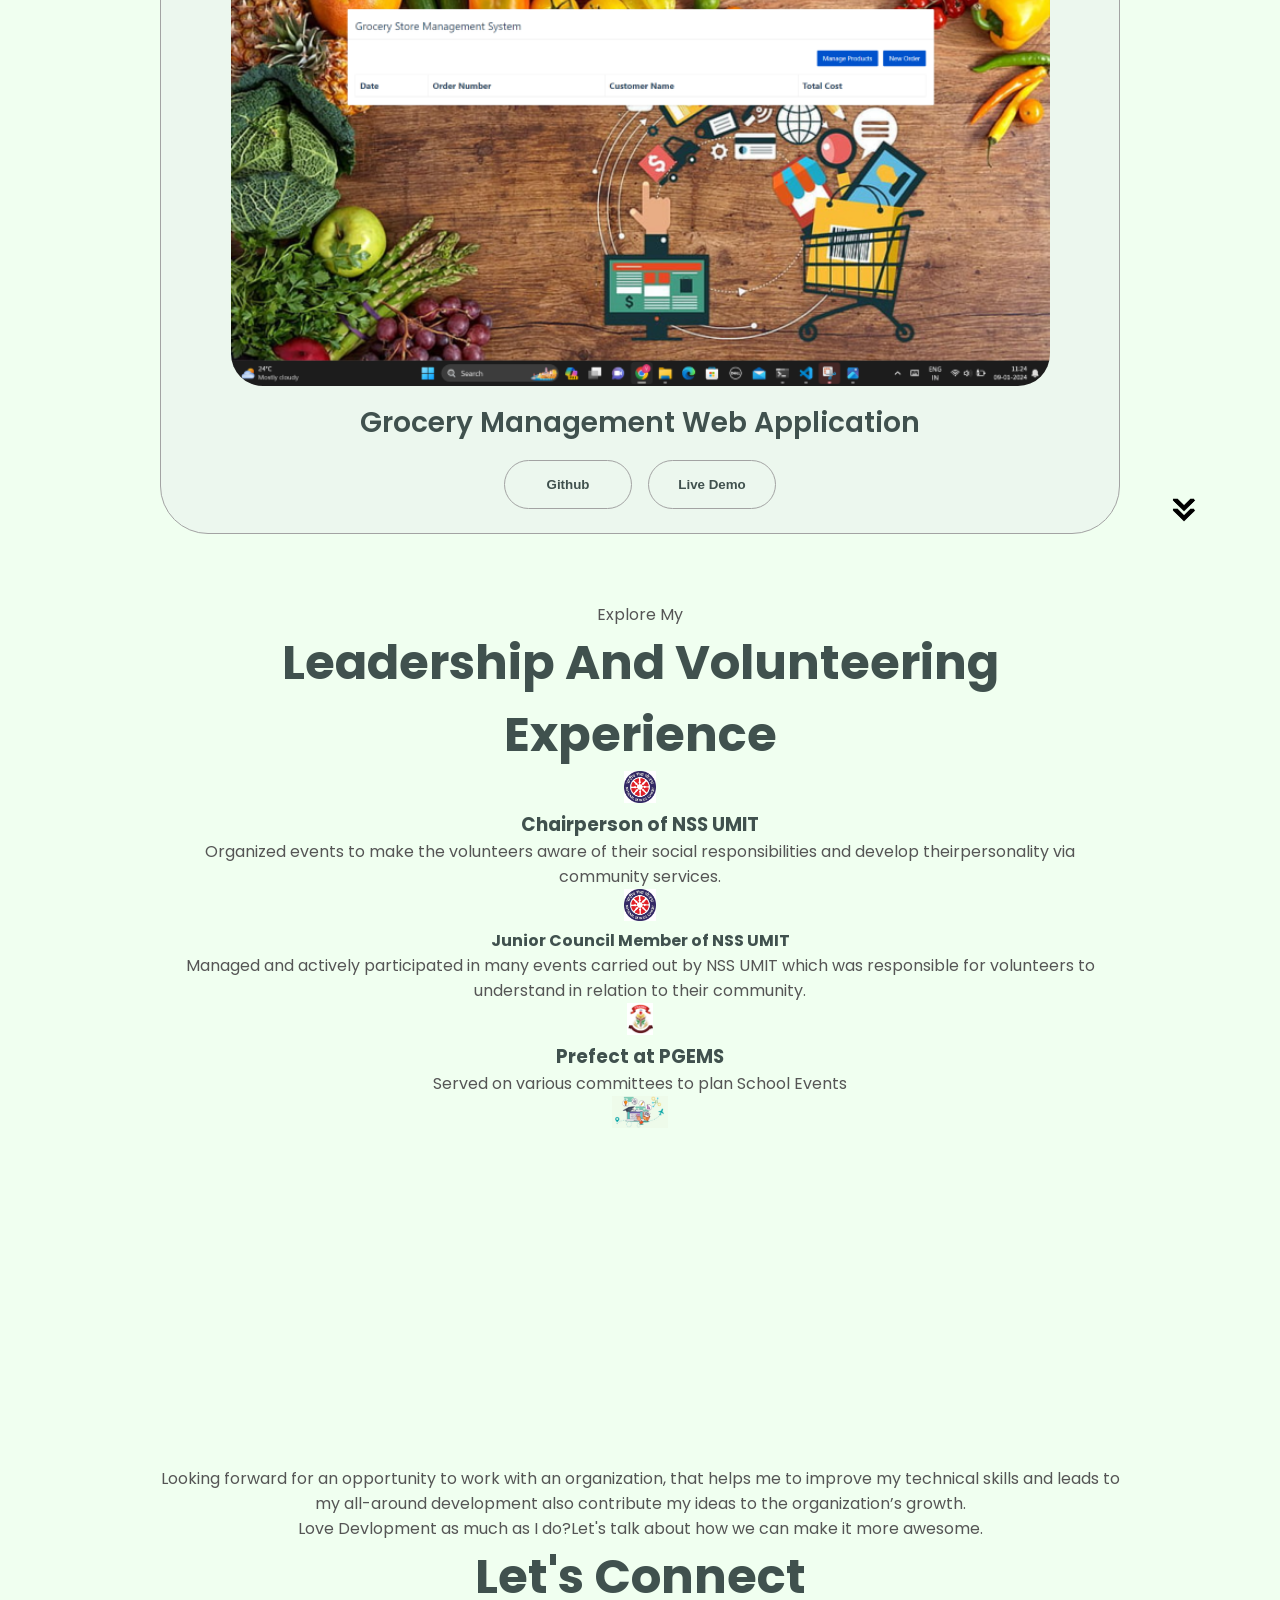
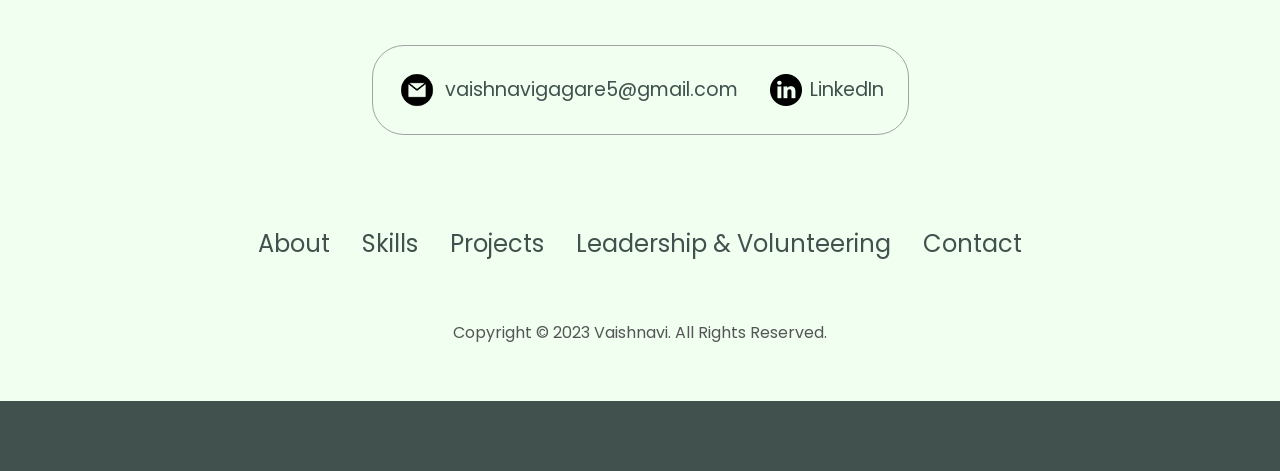
==== commit 82e19a8e: "Update index.html" ====
--- a/index.html
+++ b/index.html
@@ -398,12 +398,12 @@
           <div class="details-container color-container">
             <div class="article-container">
               <img
-                src=".\assests\block.jpg"
+                src=".\assests\img4.png"
                 alt="Project 3"
                 class="project-img"
               />
             </div>
-            <h2 class="experience-sub-title project-title">Decentralized Voting System Using Blockchain</h2>
+            <h2 class="experience-sub-title project-title">Grocery Management Web Application</h2>
             <div class="btn-container">
               <button
                 class="btn btn-color-2 project-btn"
@@ -413,7 +413,7 @@
               </button>
               <button
                 class="btn btn-color-2 project-btn"
-                onclick="location.href='https://github.com/VaishnaviGagare'"
+                onclick="location.href='https://mellow-cassata-0982f4.netlify.app/'"
               >
                 Live Demo
               </button>
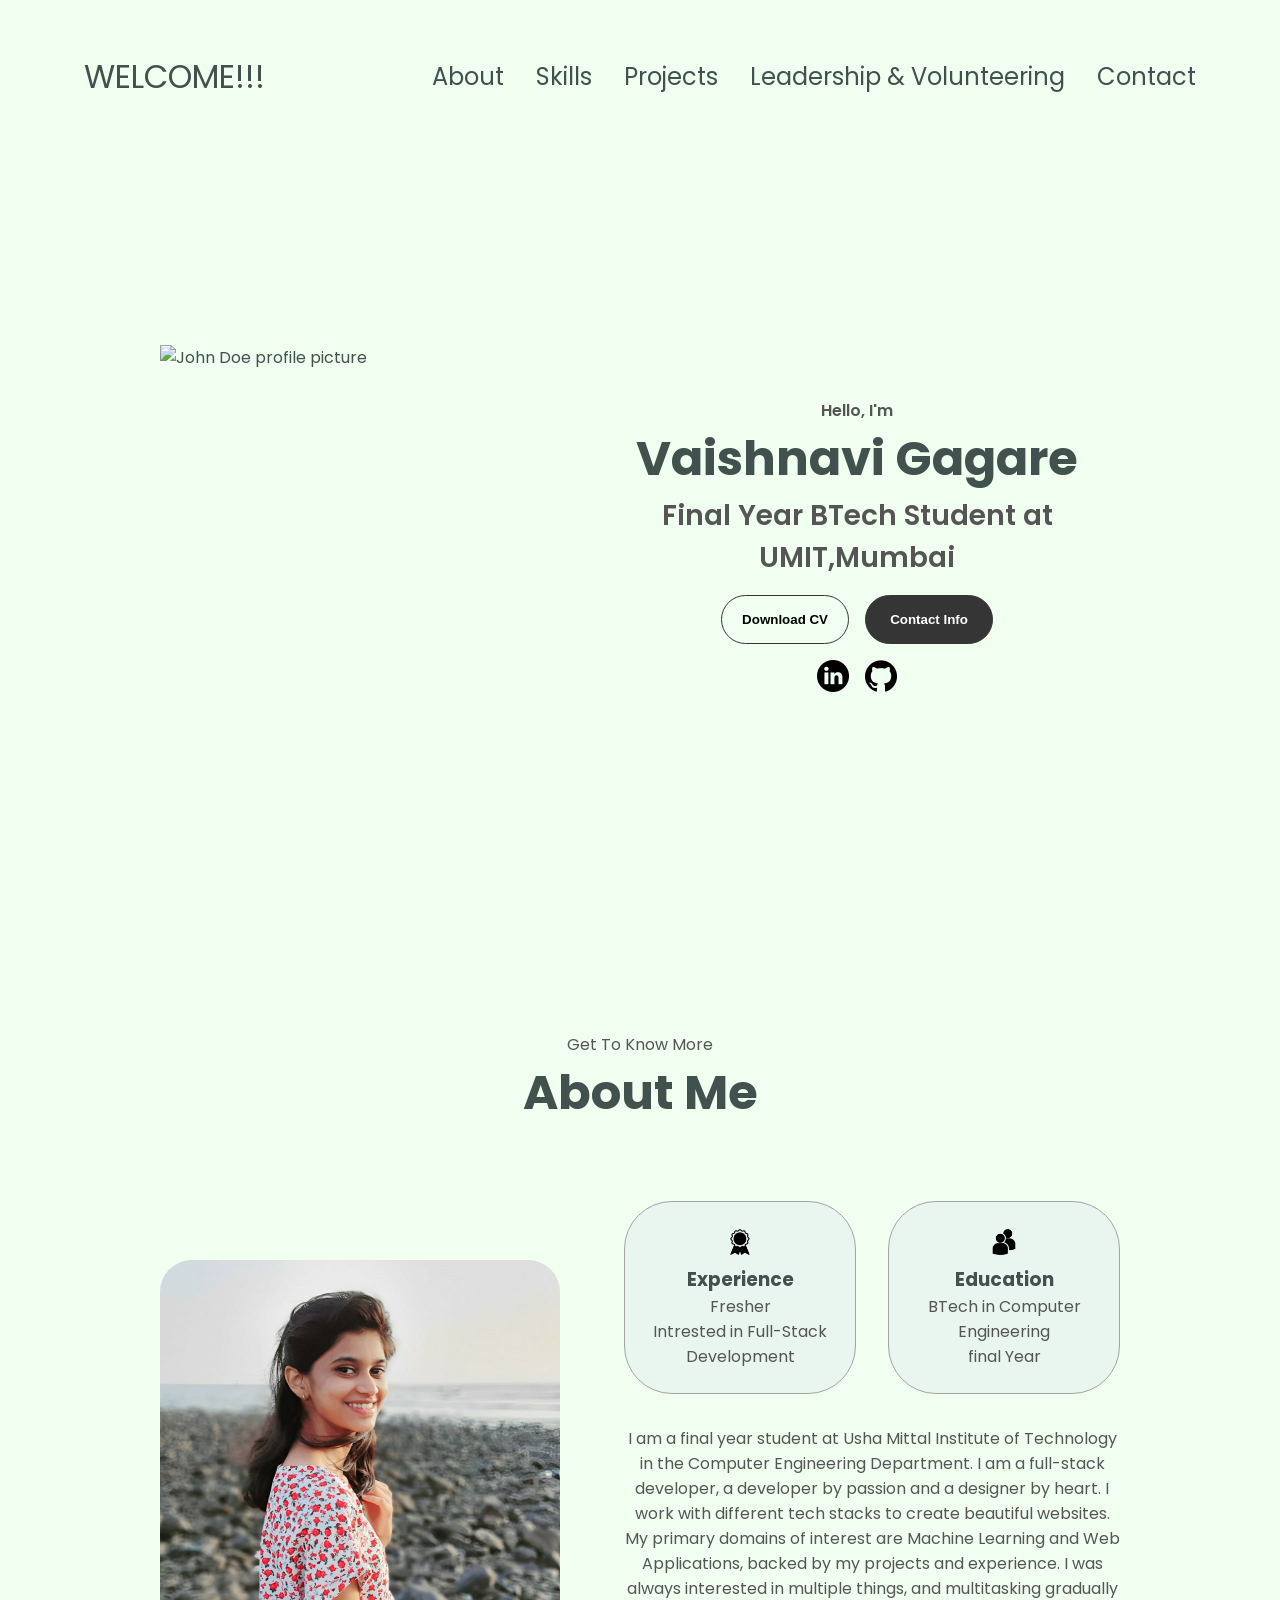
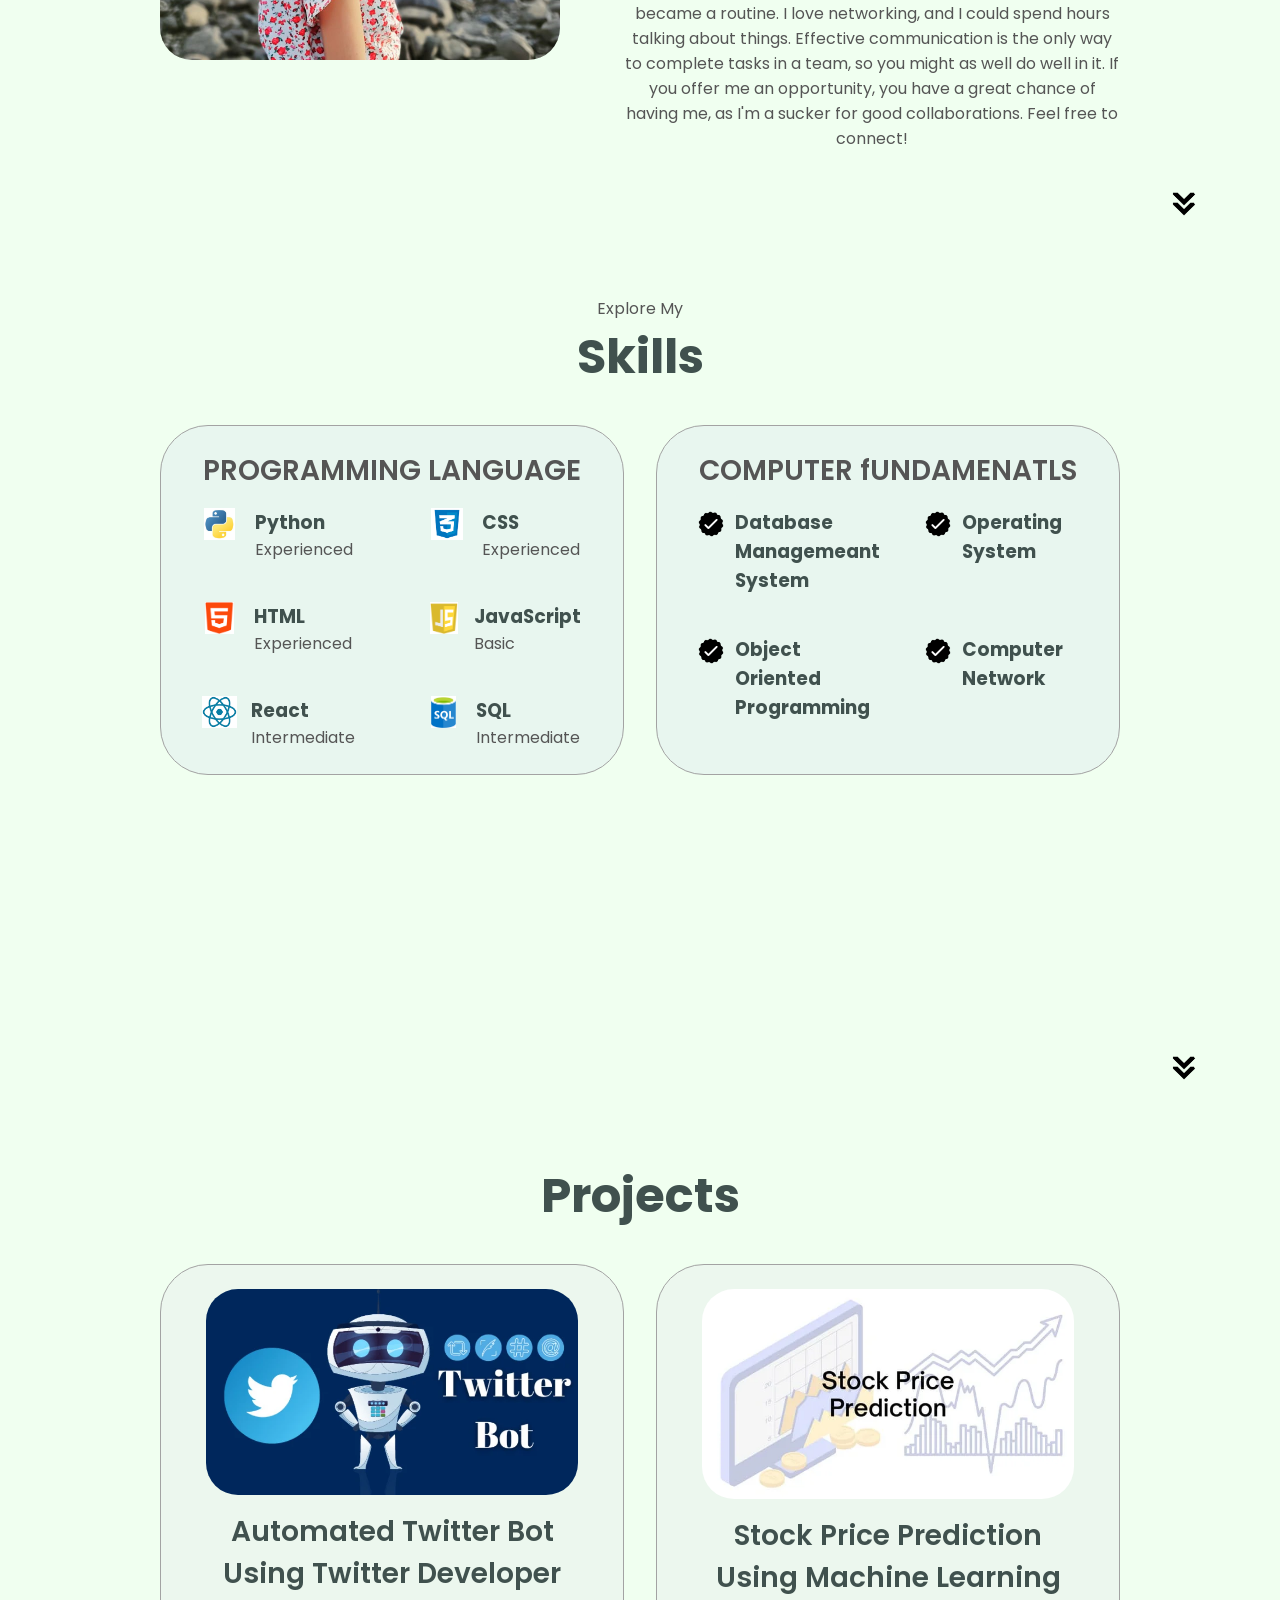
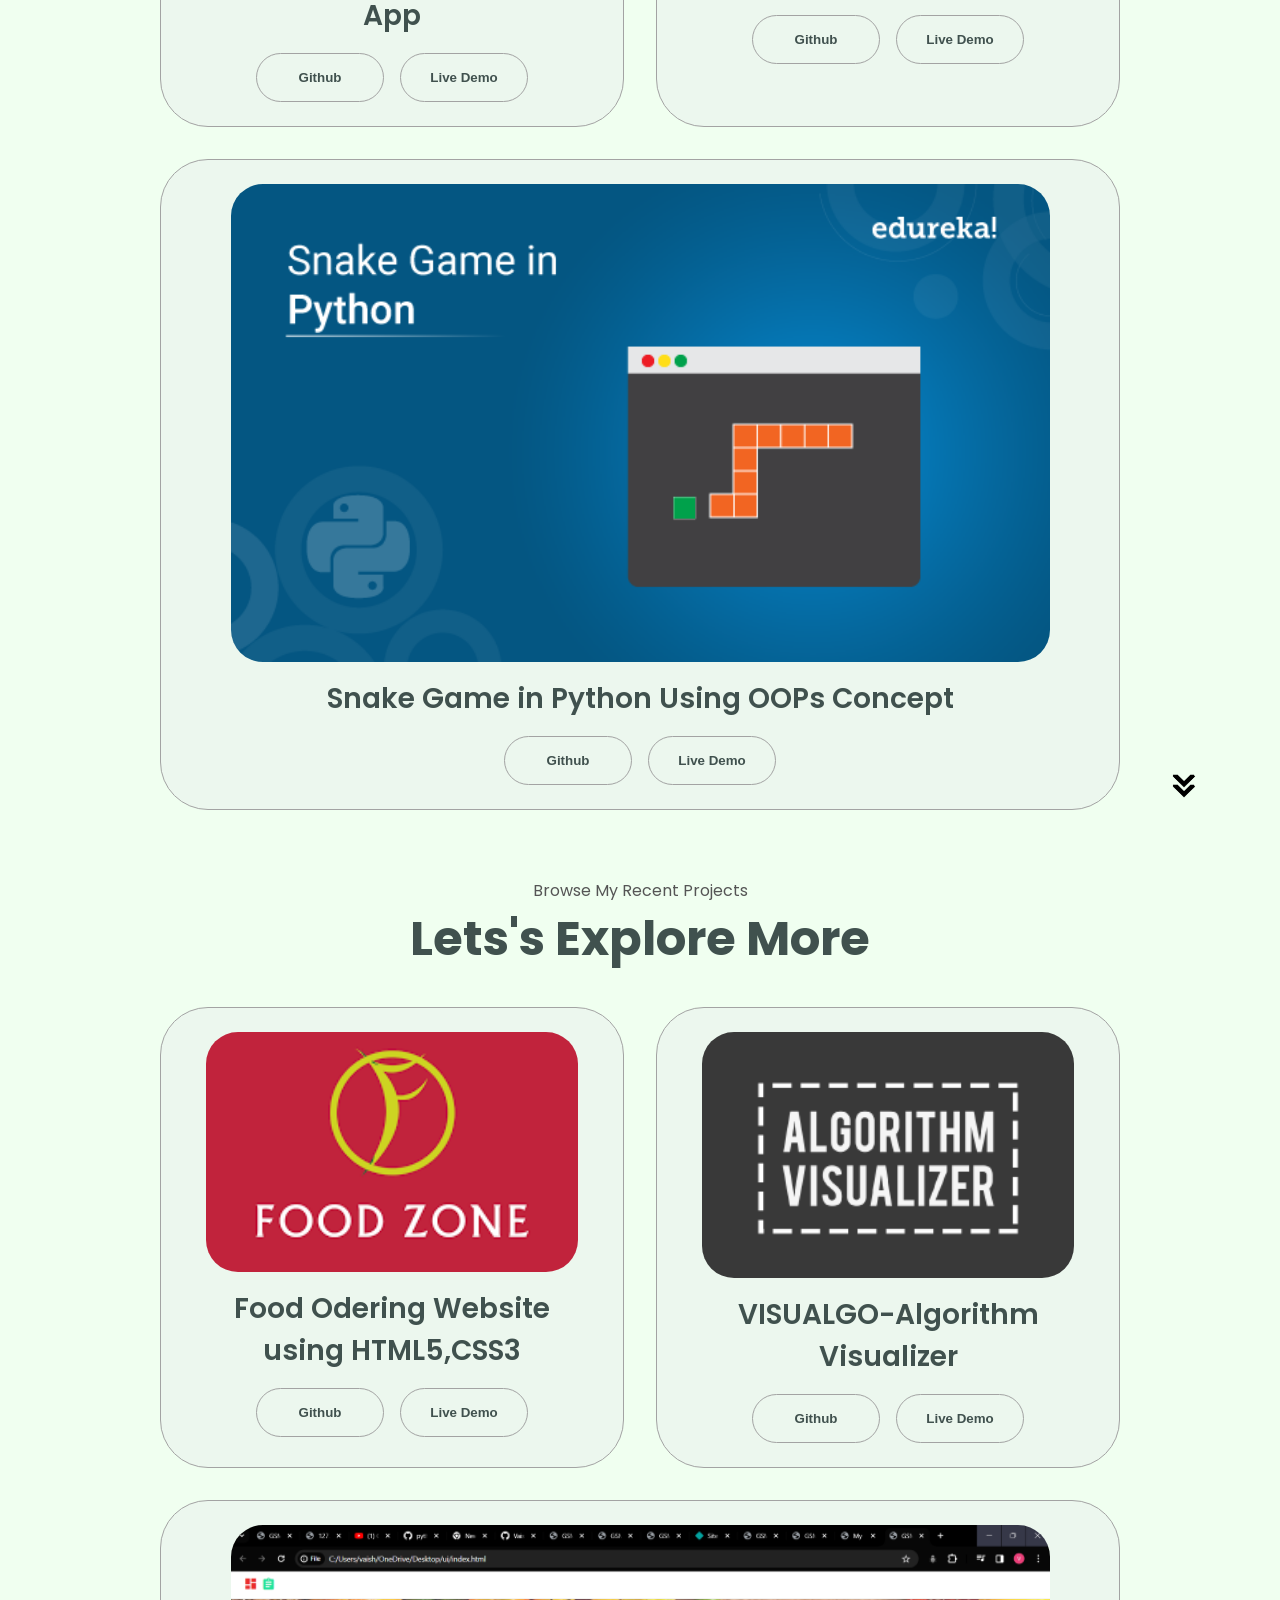
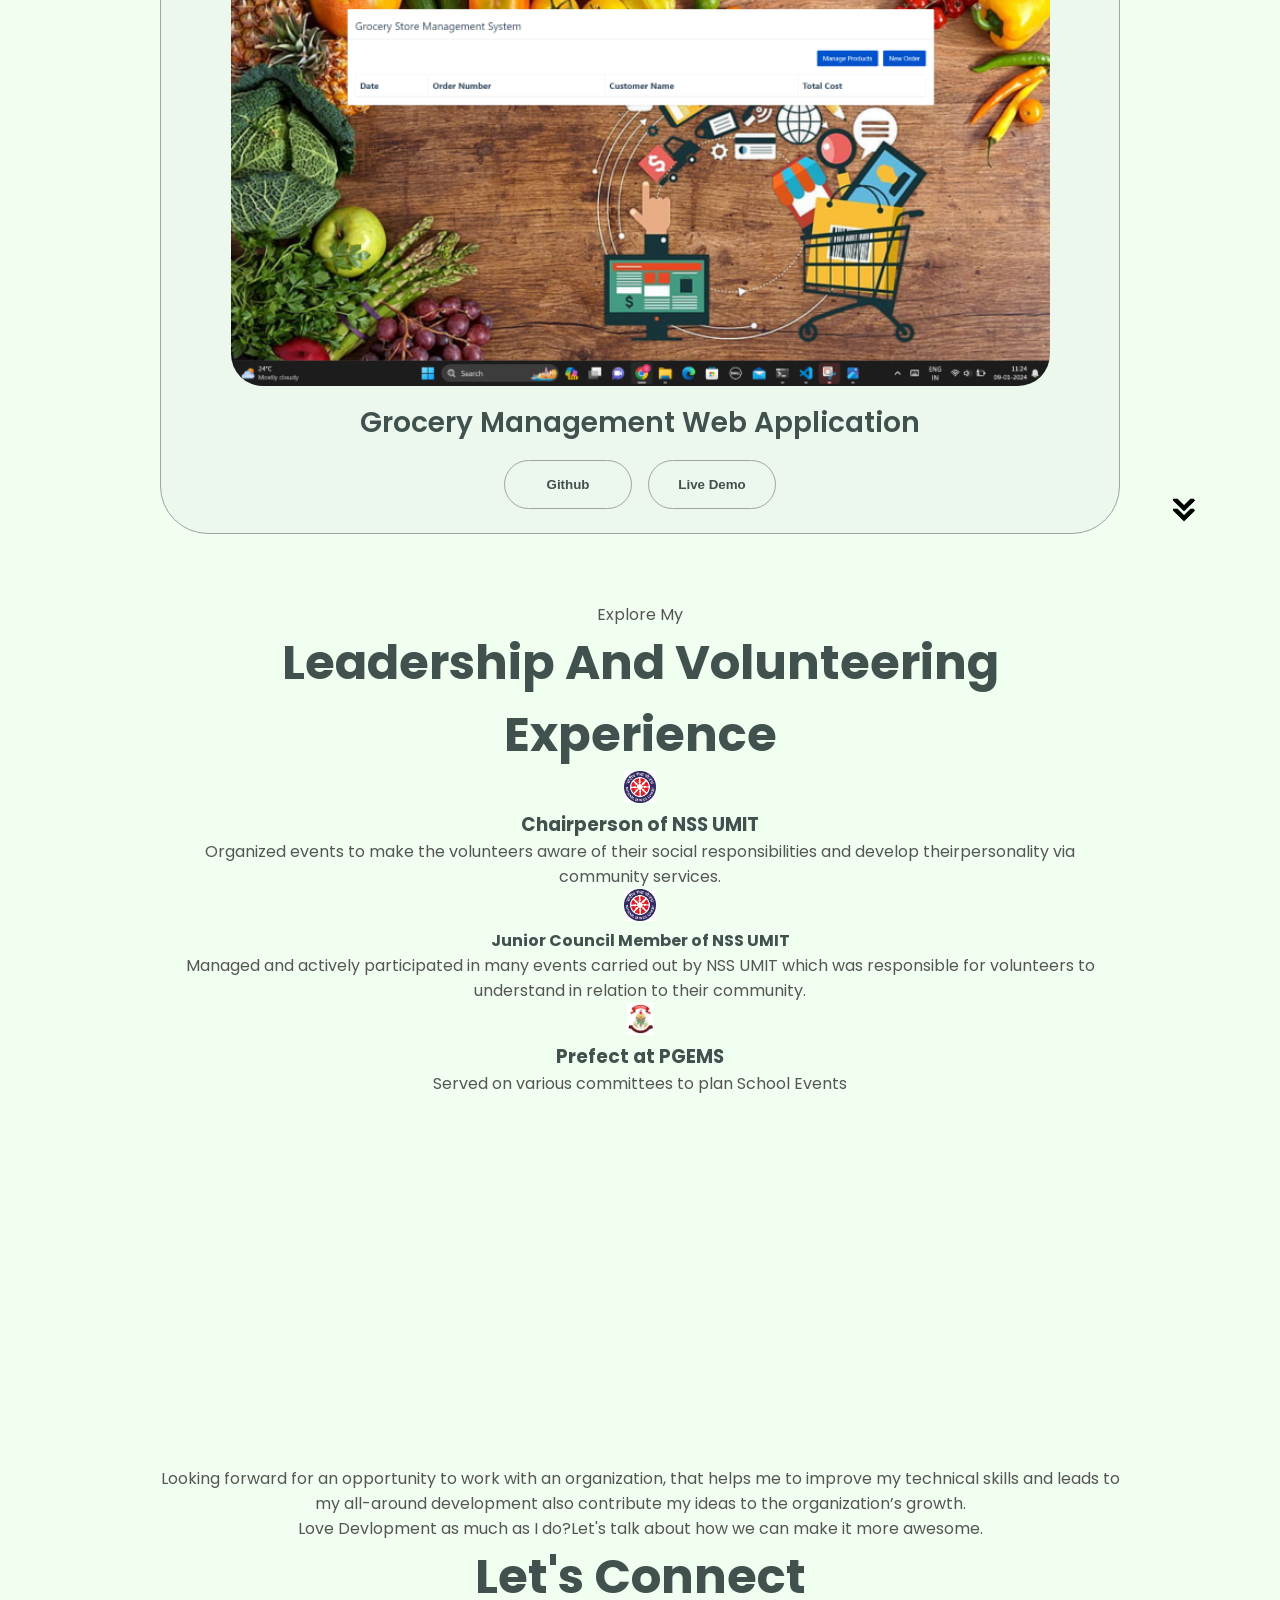
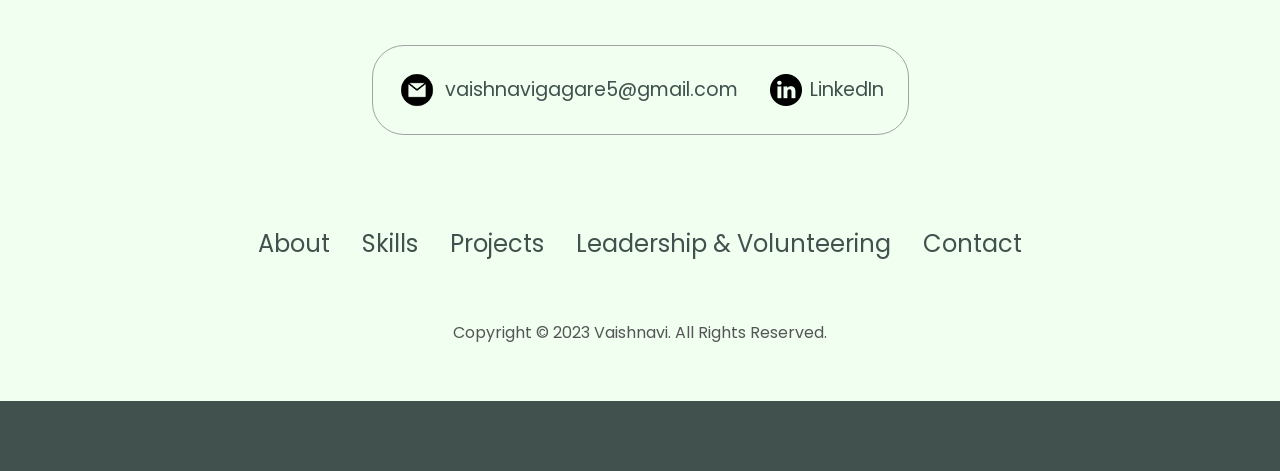
==== commit b4a9ca44: "Update index.html" ====
--- a/index.html
+++ b/index.html
@@ -462,10 +462,7 @@
                   <h3>Prefect at PGEMS </h3>
                   <p class="">Served on various committees to plan School Events </p>
                   
-                  <img src = ".\assests\img5.jpg"
-                    alt="Experience icon"
-                    class="icon"
-                    />
+  
                 
                 <img
                   src=".\assests\arrow.png"
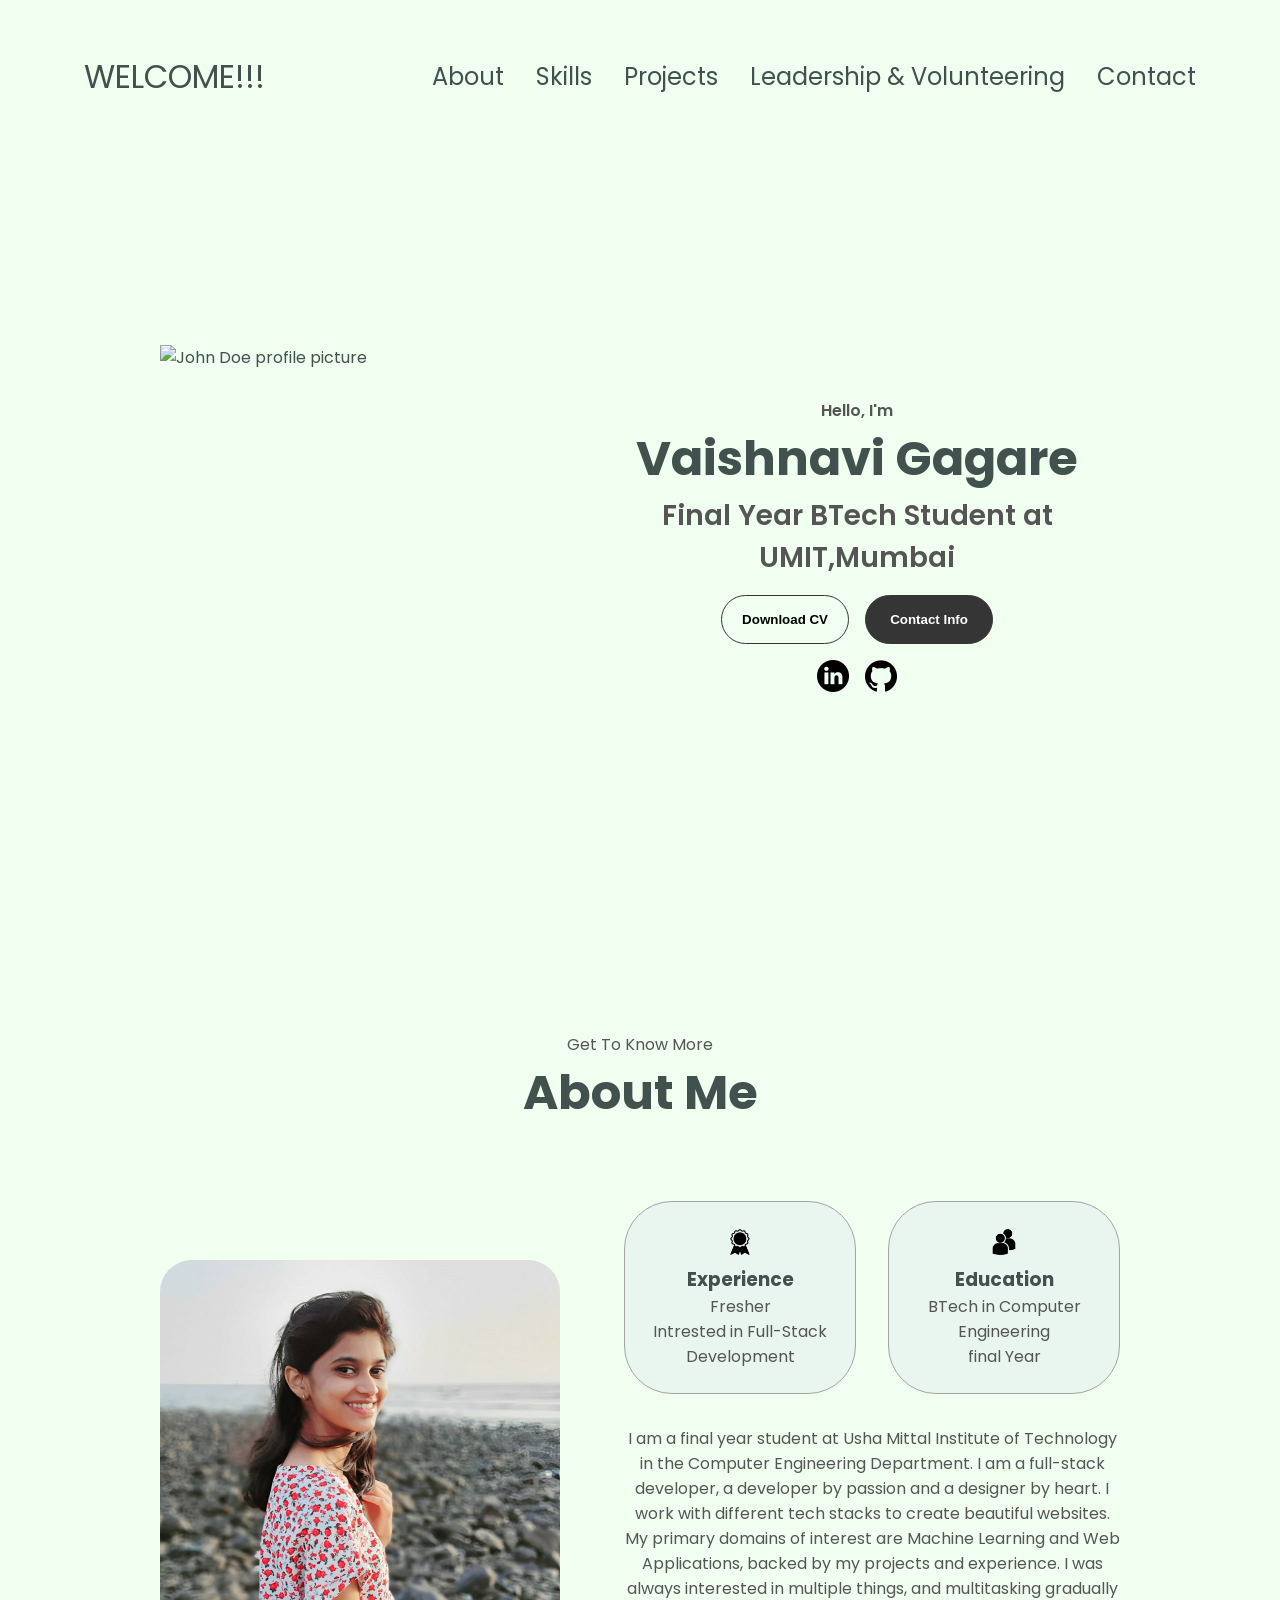
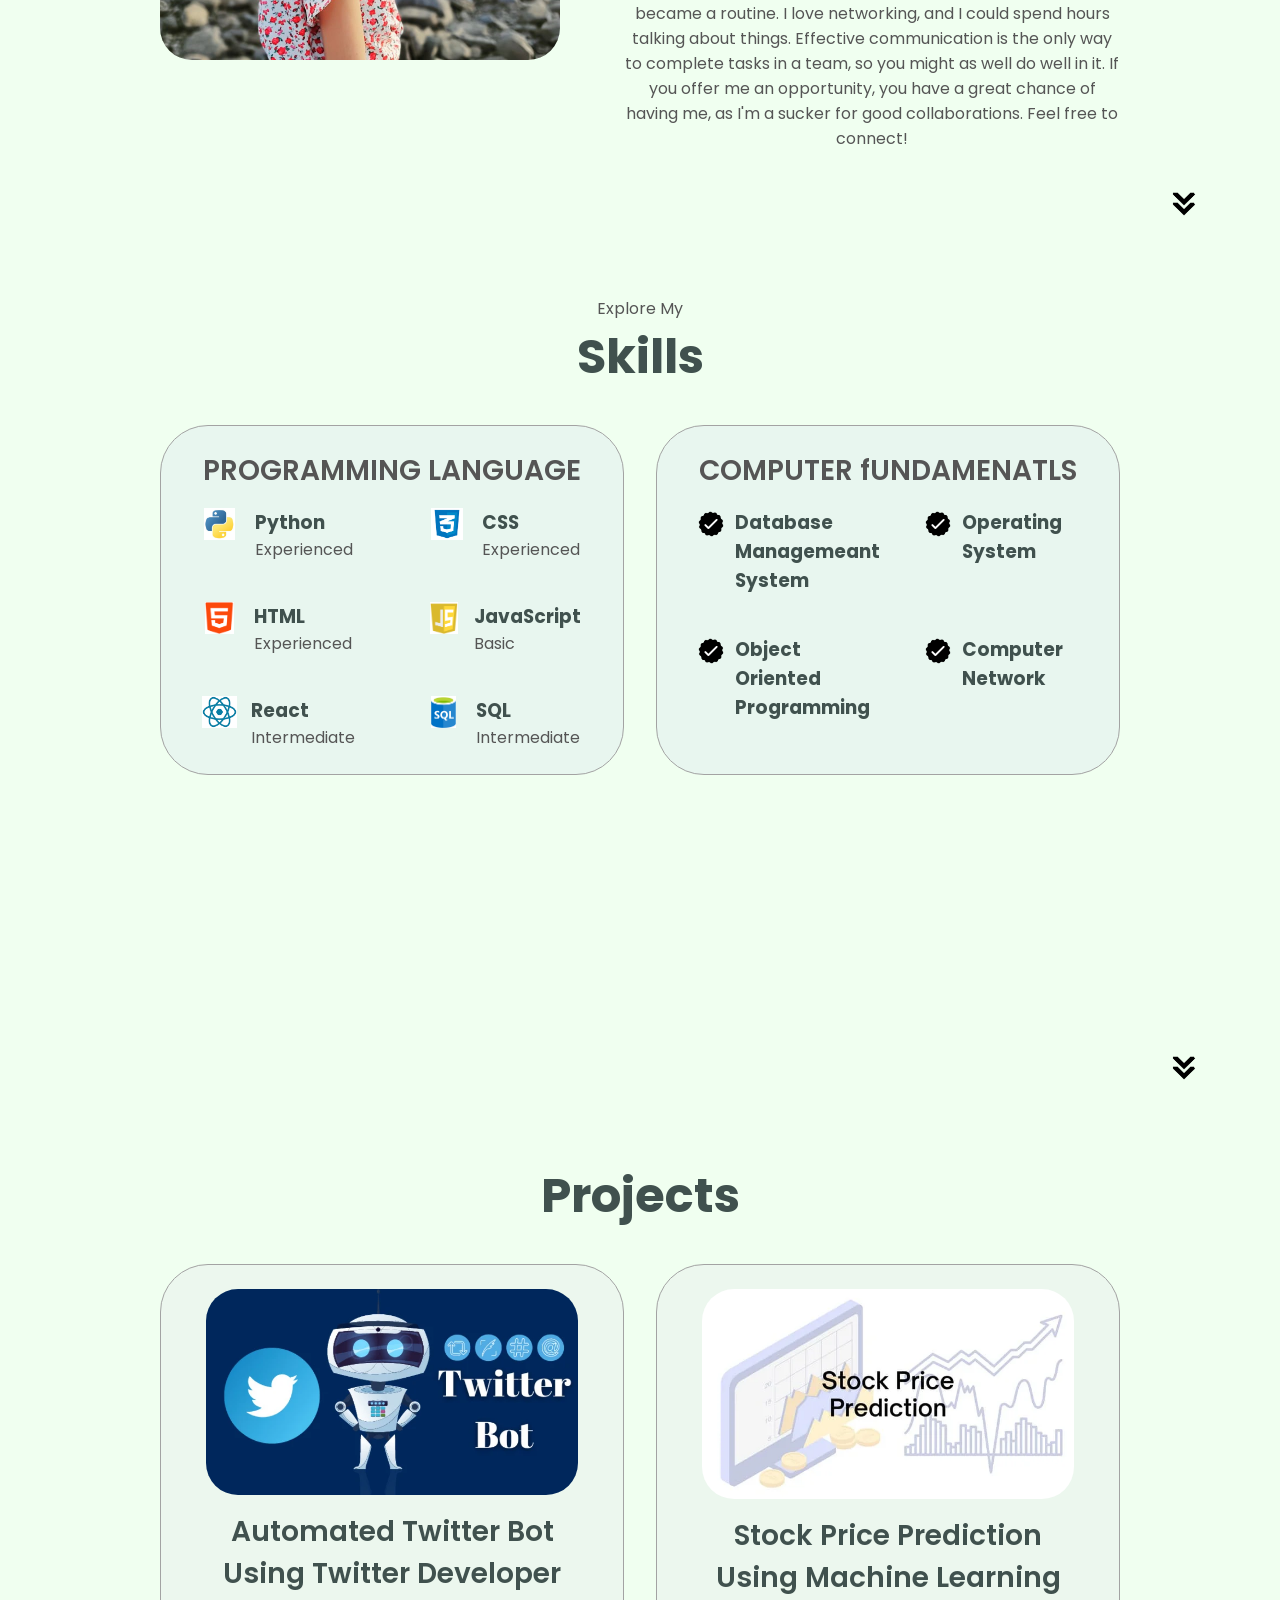
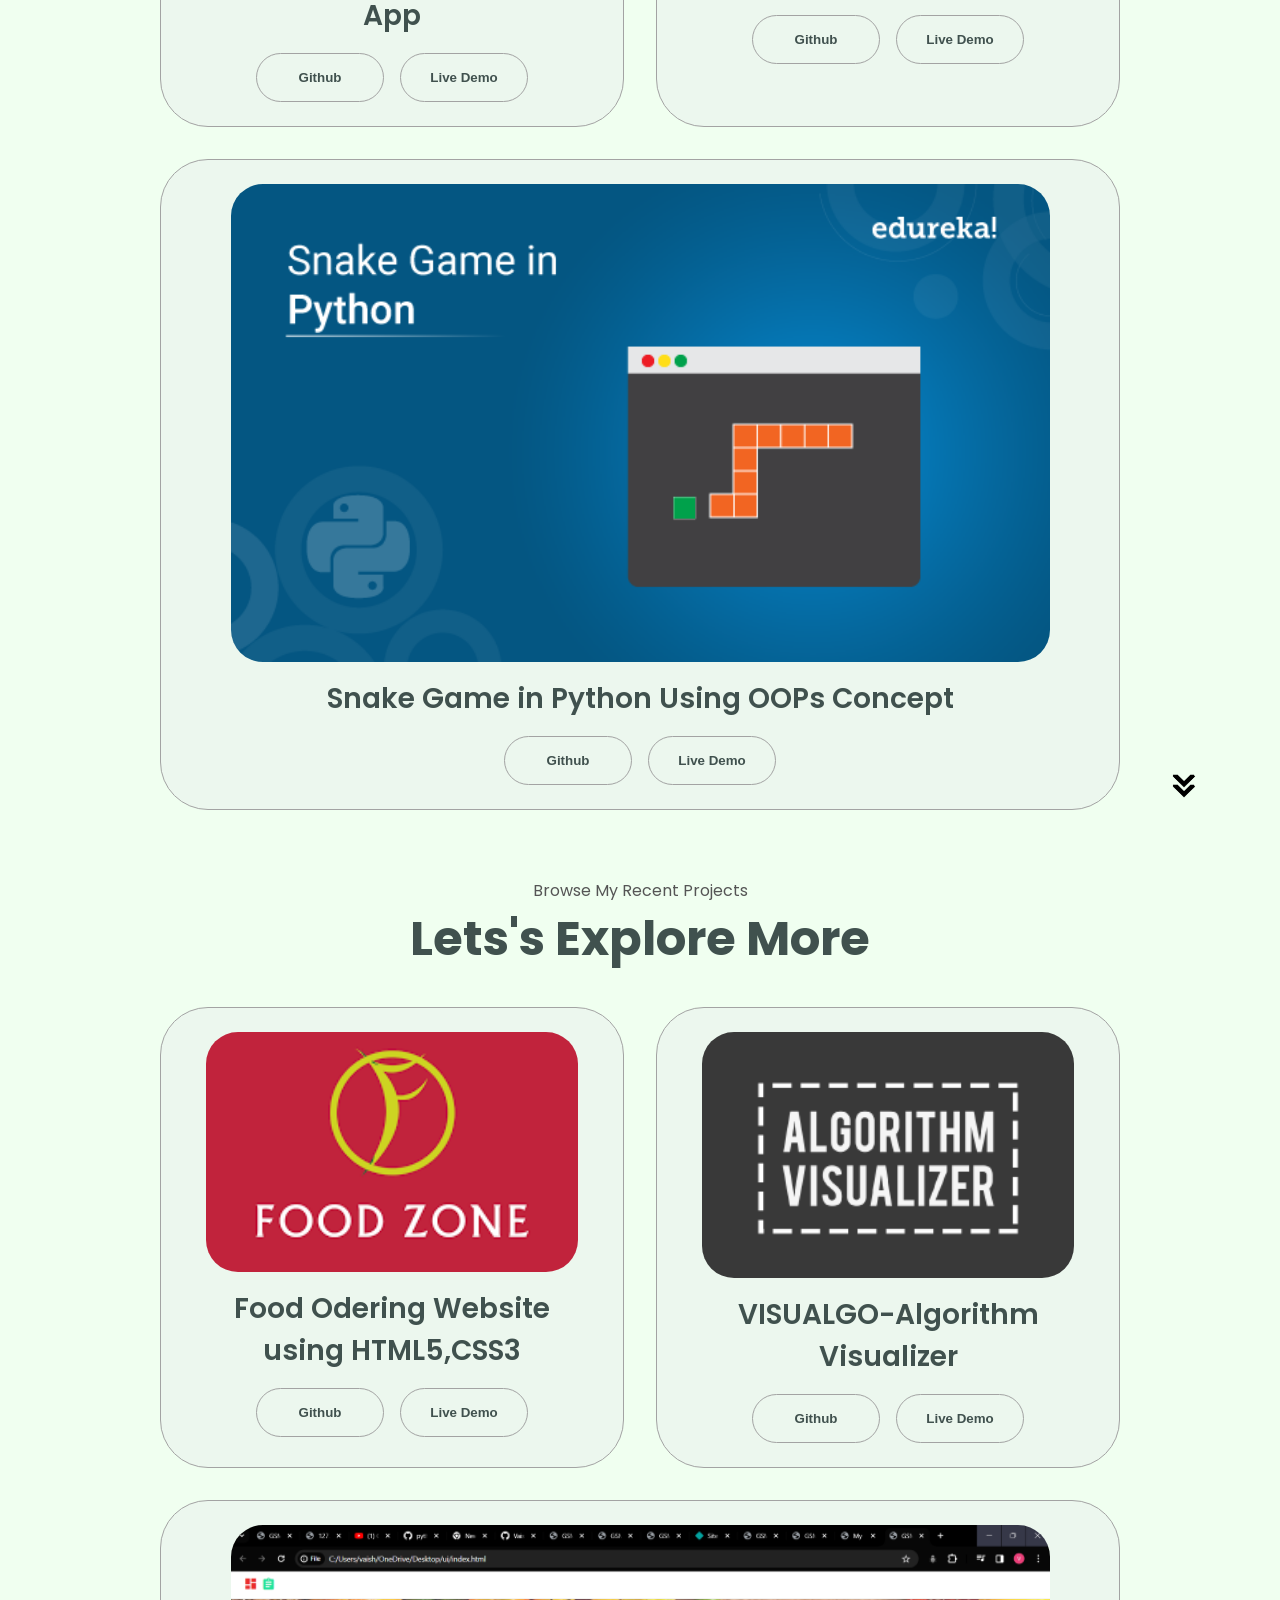
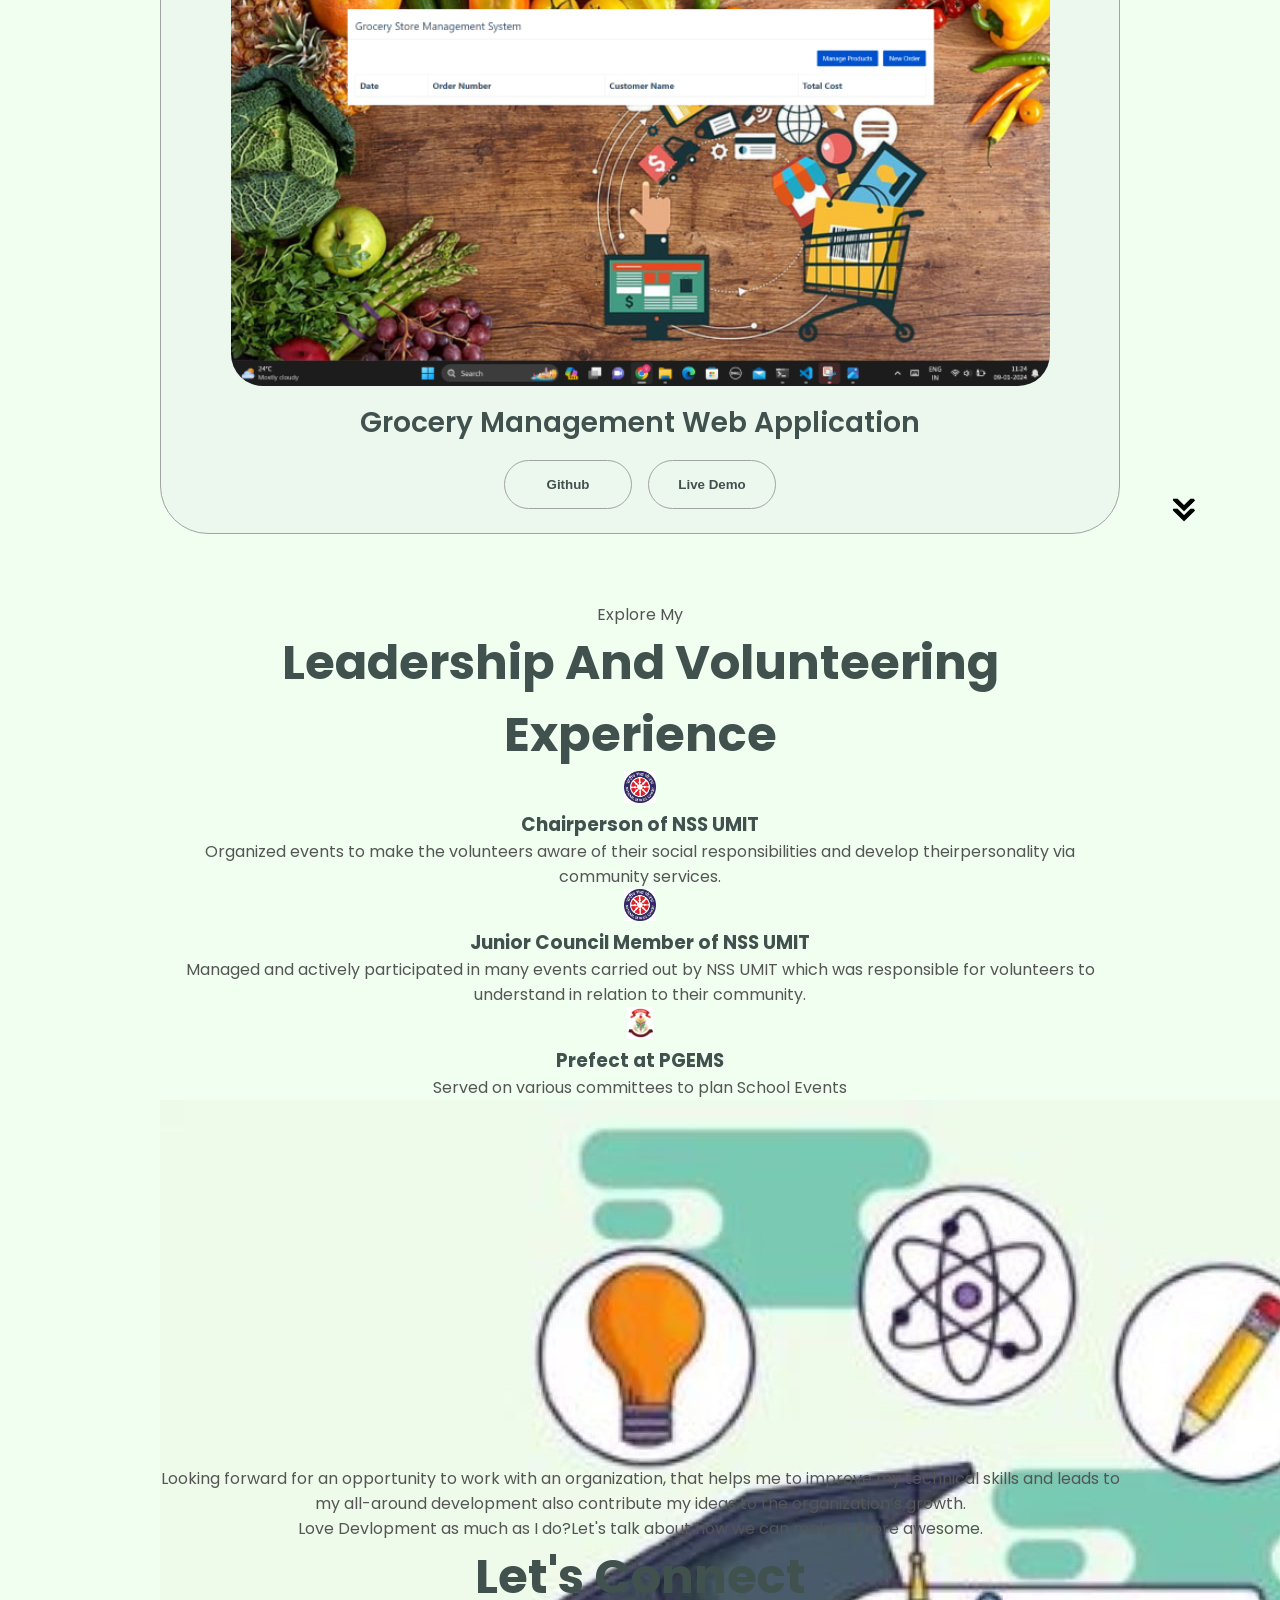
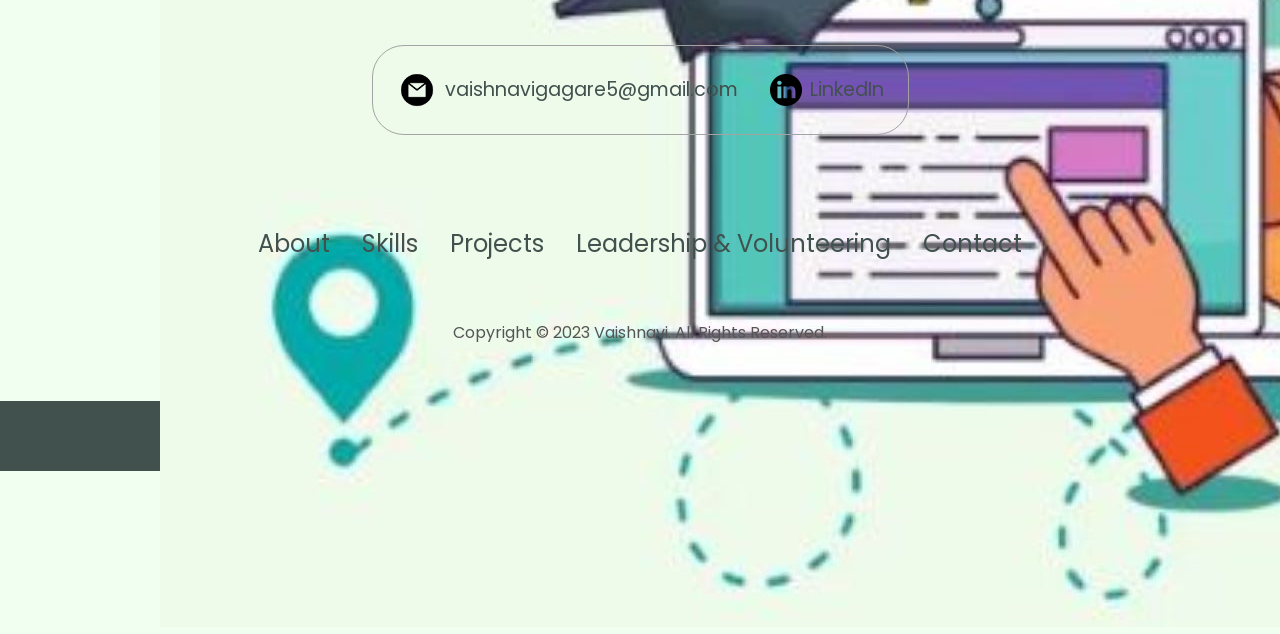
==== commit de91e7d1: "Update index.html" ====
--- a/index.html
+++ b/index.html
@@ -428,7 +428,7 @@
         onclick="location.href='./#contact'"
       />
     </section>
-   <section id="leader">
+  <section id="leader">
       <p class="section__text__p1">Explore My</p>
       <h1 class="title">Leadership And Volunteering Experience
       </h1>
@@ -448,11 +448,11 @@
                       alt="Experience icon"
                       class="icon"
                     /> </div>
-                      <h4>Junior Council Member of NSS UMIT</h4>
+                      <h3>Junior Council Member of NSS UMIT</h3>
                       <p class="section__text__p1">Managed and actively participated in many events carried out by NSS UMIT which was responsible for
                         volunteers to understand in relation to their community.</p>
                
-            
+                
                 <img
                   src=".\assests\pg.png"
                   alt="Experience icon"
@@ -461,15 +461,20 @@
               
                   <h3>Prefect at PGEMS </h3>
                   <p class="">Served on various committees to plan School Events </p>
+
+                  <h3></h3>
+                  <p class=""></p>
                   
-  
-                
-                <img
-                  src=".\assests\arrow.png"
-                  alt="Arrow icon"
-                  class="icon arrow"
-                  onclick="location.href='./#contact'"
-                />
+                <img src = ".\assests\img5.jpg"
+                alt="Profile picture"
+              class="leader-pic"/>
+                 
+               <div><img
+                src=".\assests\arrow.png"
+                alt="Arrow icon"
+                class="icon arrow"
+                onclick="location.href='./#contact'"
+              /></div>
     </section>
     <section id="contact">
       <p class="section__text__p1">Looking forward for an opportunity to work with an organization, that helps me to improve my
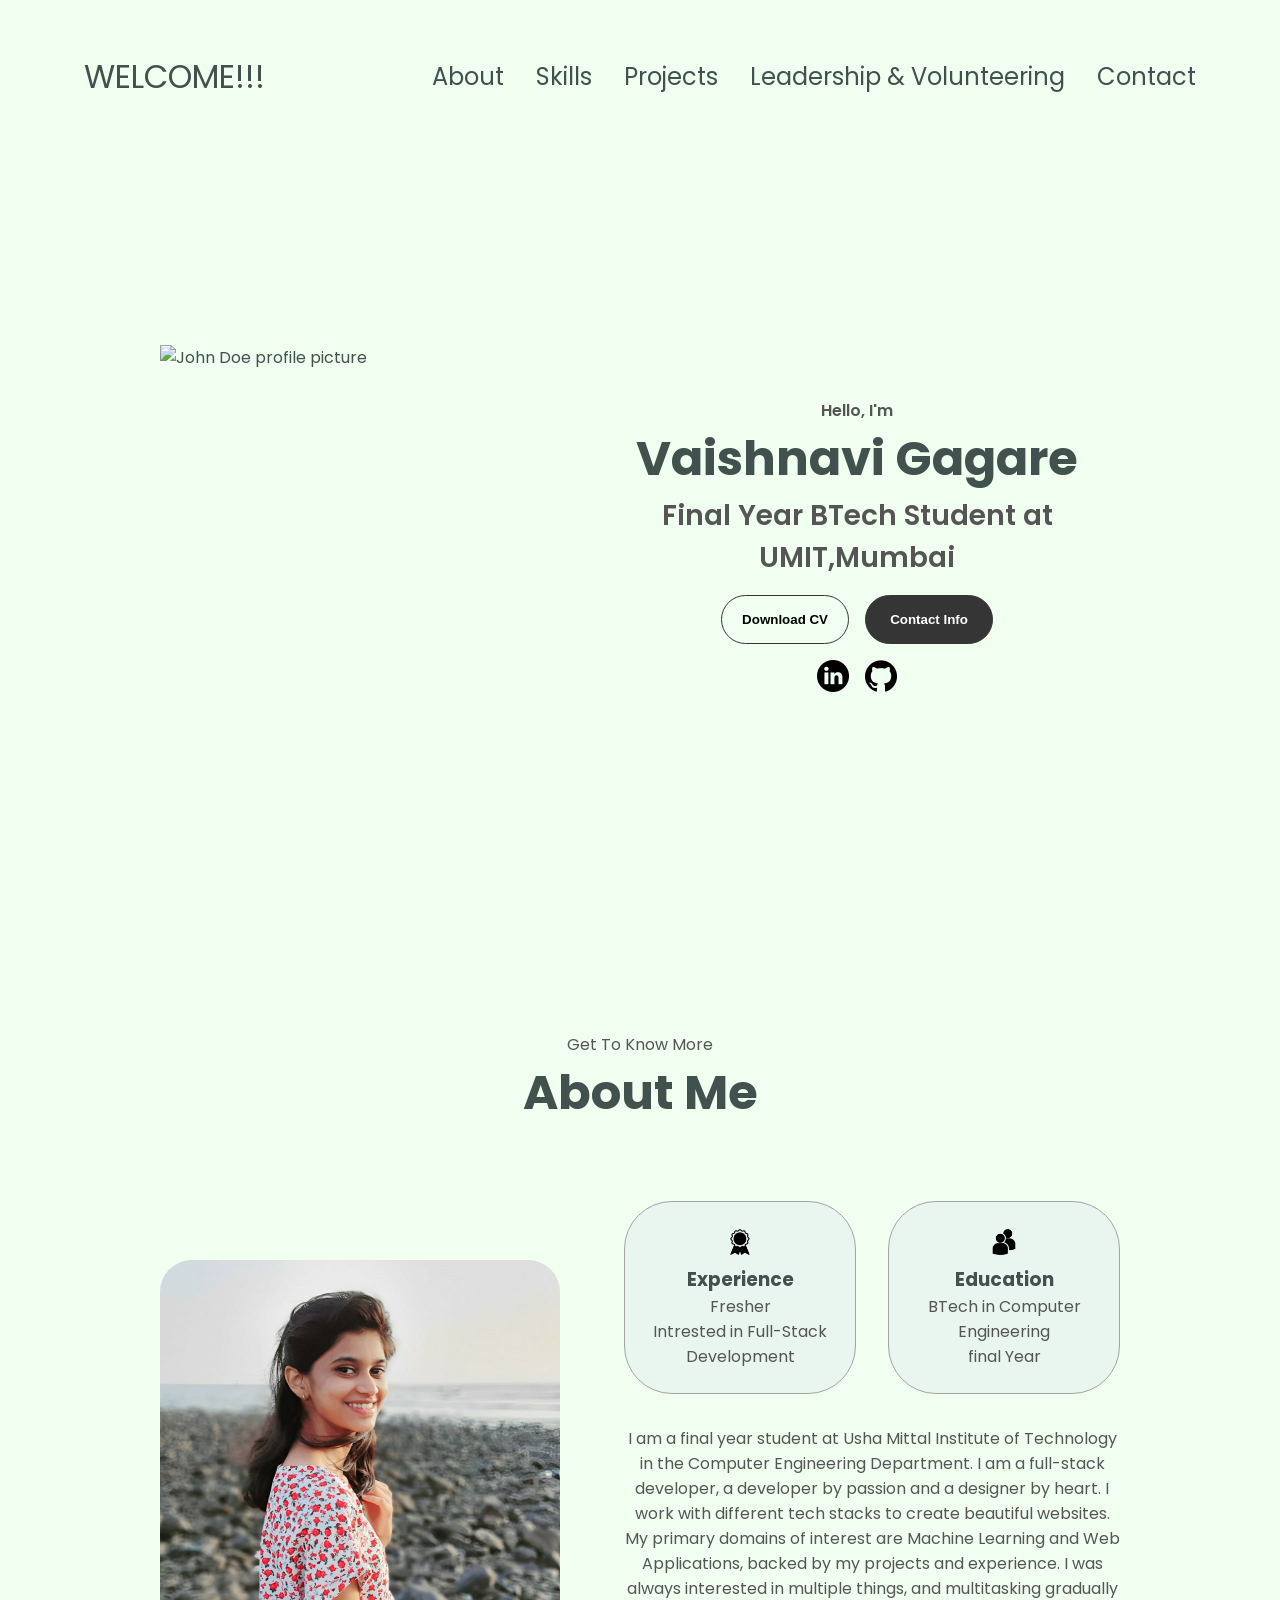
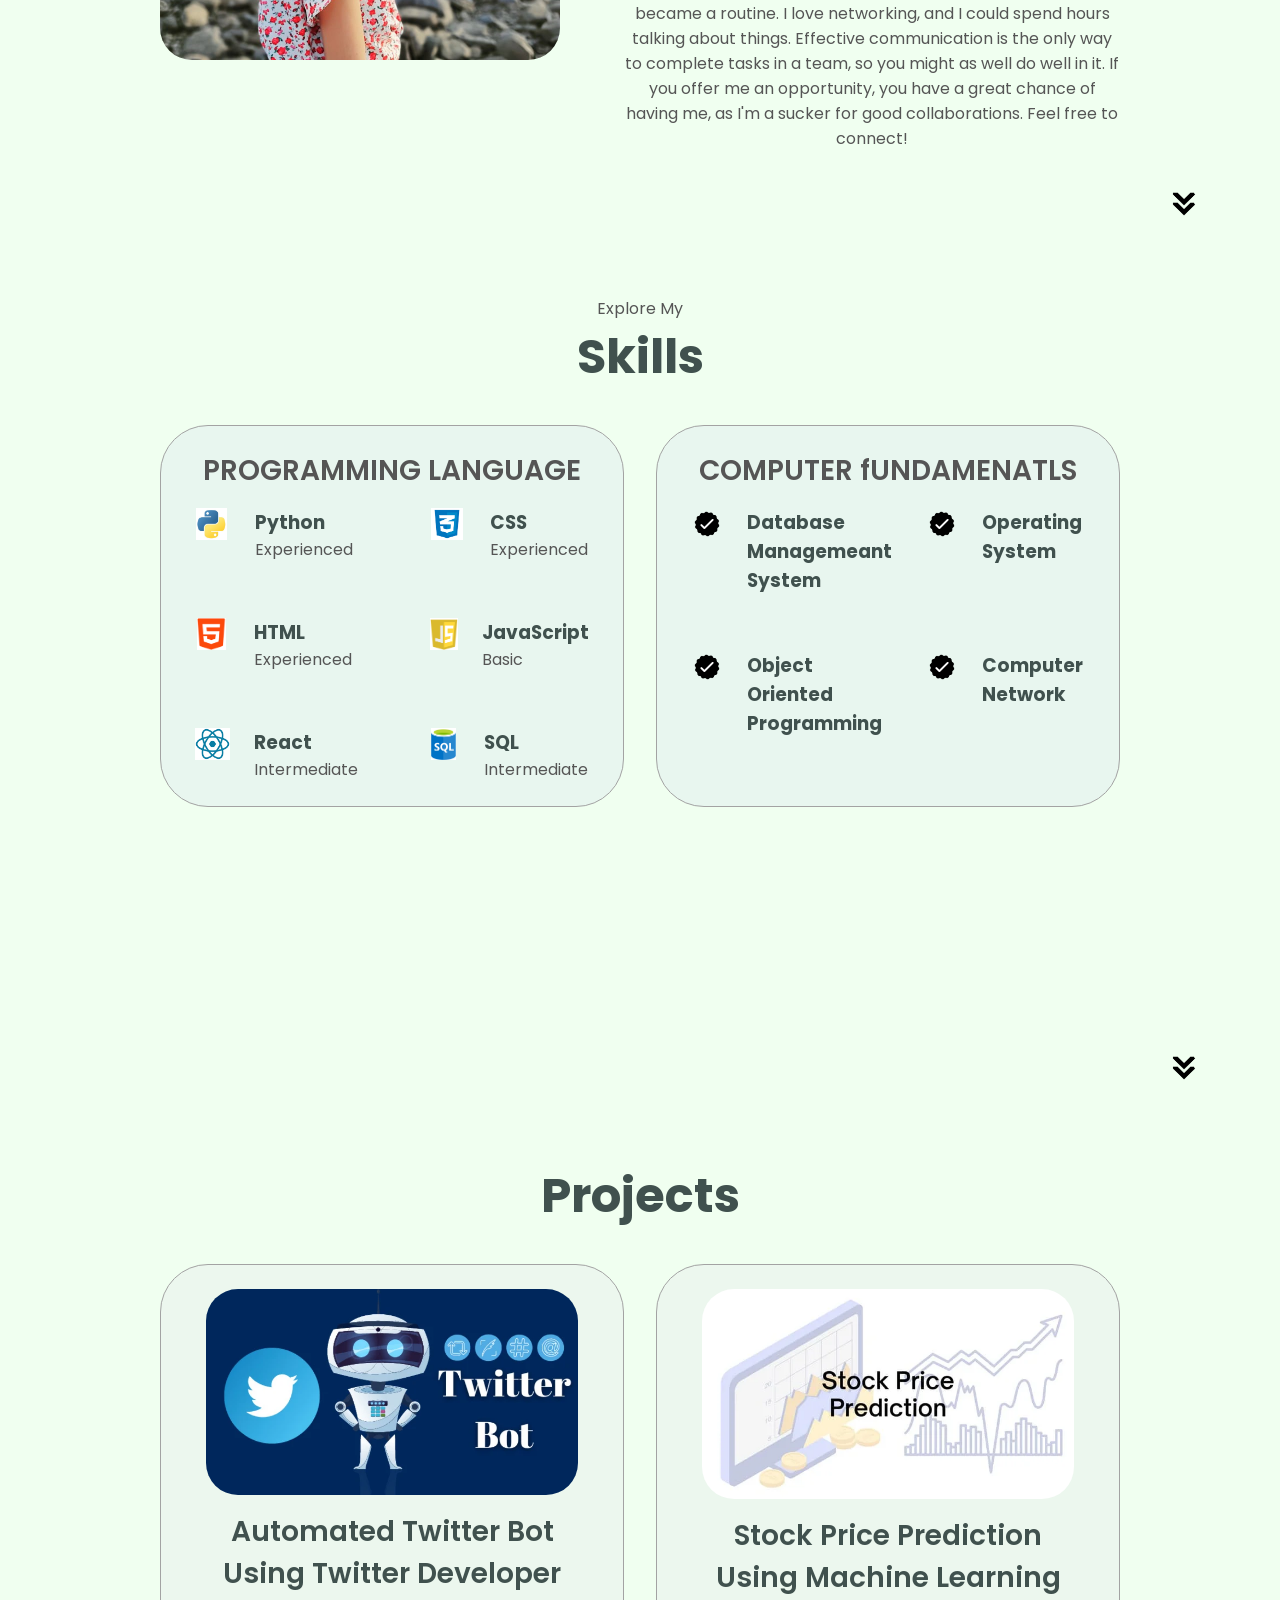
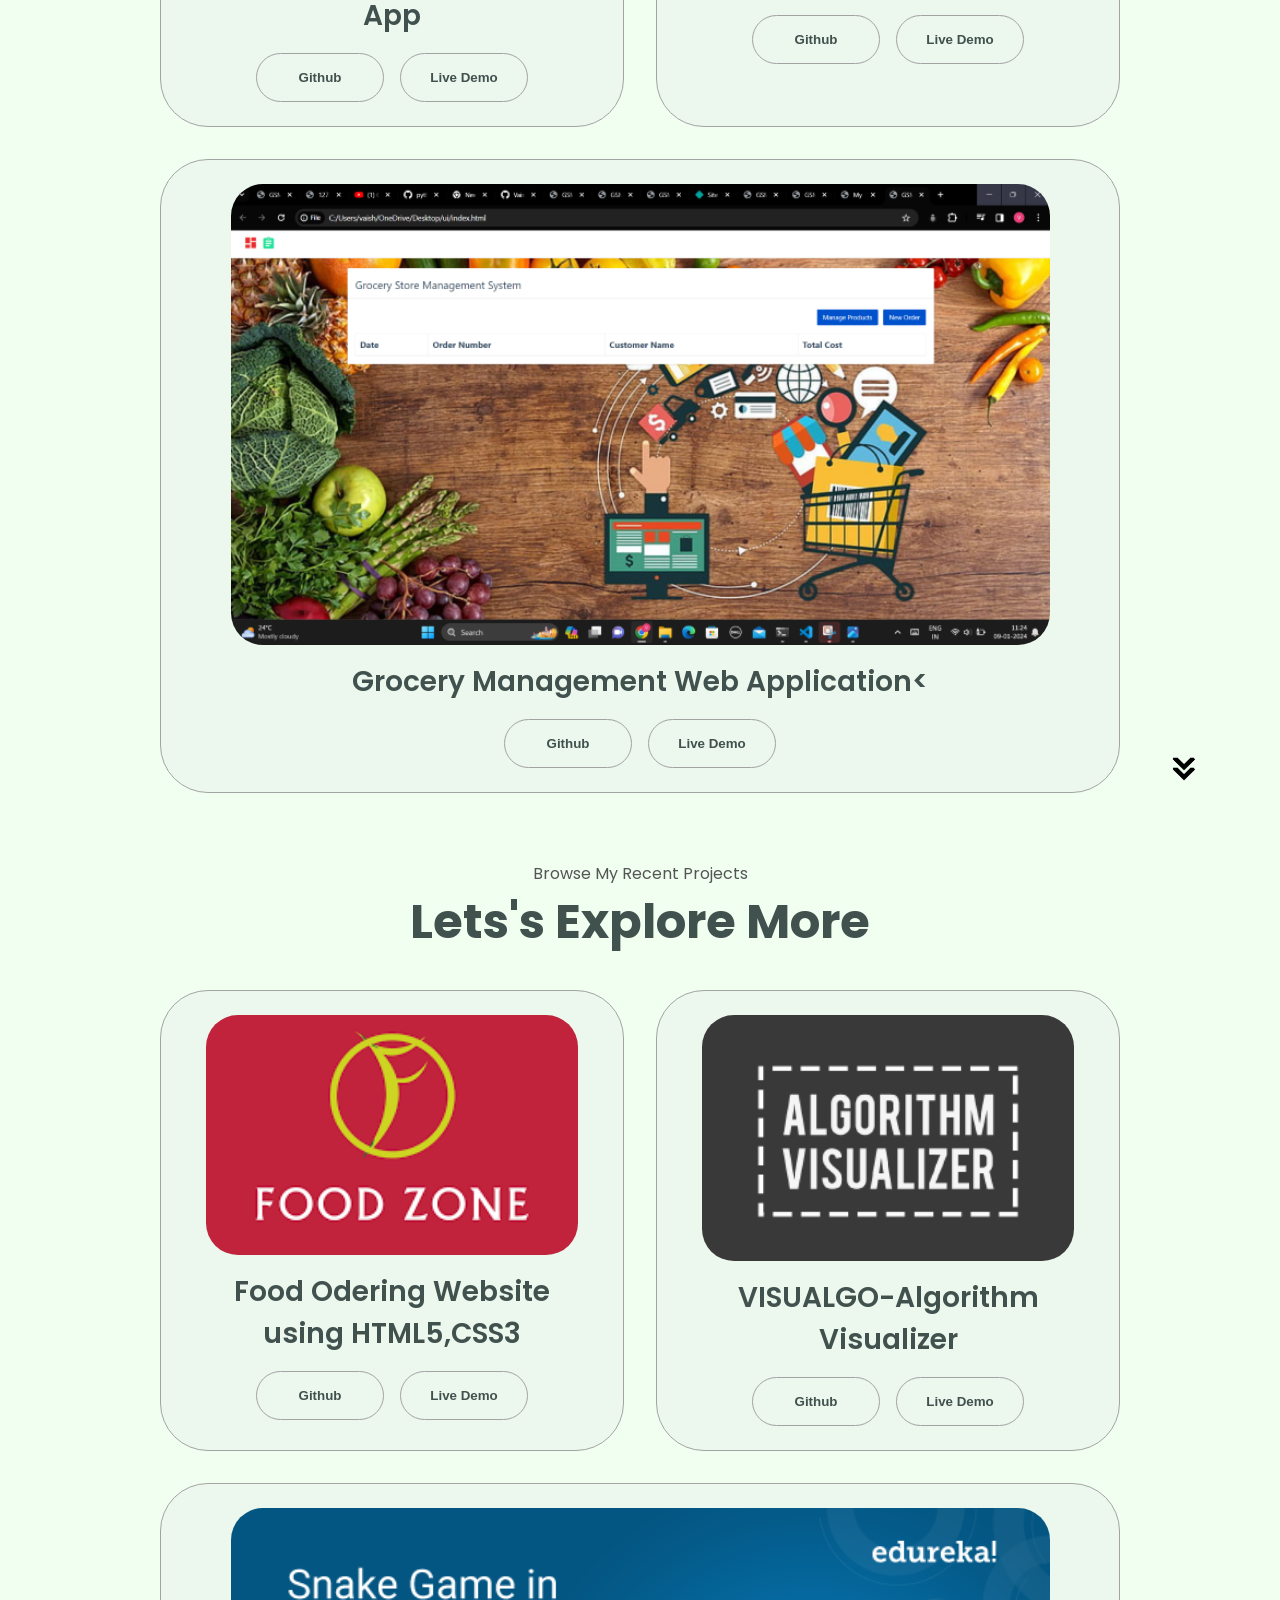
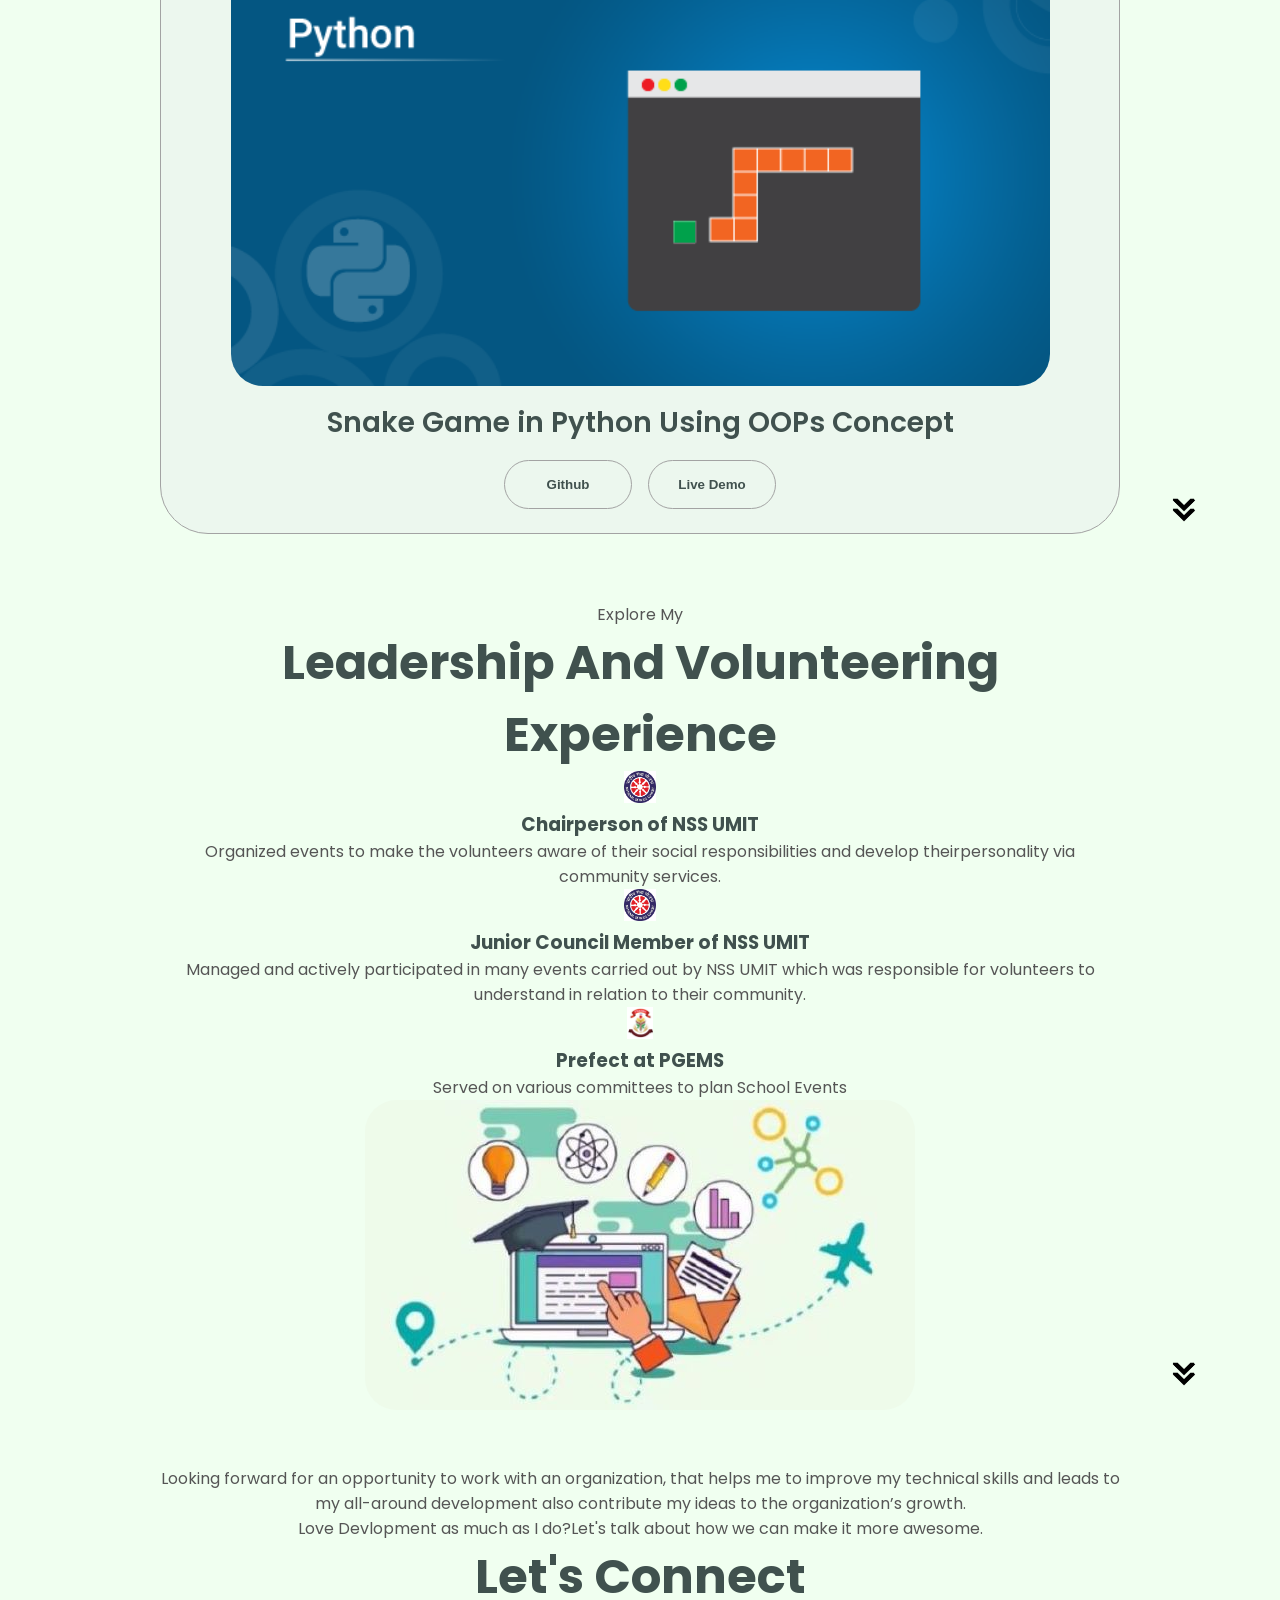
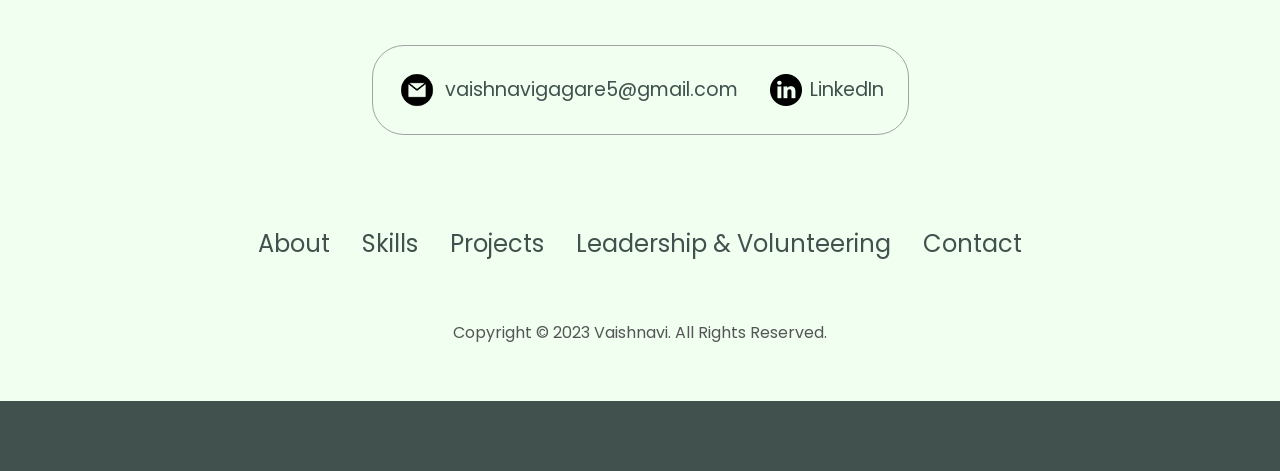
==== commit 9b1e3420: "Update index.html" ====
--- a/index.html
+++ b/index.html
@@ -312,12 +312,12 @@
           <div class="details-container color-container">
             <div class="article-container">
               <img
-                src=".\assests\snake.png"
+                src=".\assests\img4.png"
                 alt="Project 3"
                 class="project-img"
               />
             </div>
-            <h2 class="experience-sub-title project-title">Snake Game in Python Using OOPs Concept</h2>
+            <h2 class="experience-sub-title project-title">Grocery Management Web Application<</h2>
             <div class="btn-container">
               <button
                 class="btn btn-color-2 project-btn"
@@ -327,7 +327,7 @@
               </button>
               <button
                 class="btn btn-color-2 project-btn"
-                onclick="location.href='https://github.com/VaishnaviGagare'"
+                onclick="location.href='https://mellow-cassata-0982f4.netlify.app/'"
               >
                 Live Demo
               </button>
@@ -398,12 +398,12 @@
           <div class="details-container color-container">
             <div class="article-container">
               <img
-                src=".\assests\img4.png"
+                src=".\assests\snake.png"
                 alt="Project 3"
                 class="project-img"
               />
             </div>
-            <h2 class="experience-sub-title project-title">Grocery Management Web Application</h2>
+            <h2 class="experience-sub-title project-title">Snake Game in Python Using OOPs Concept</h2>
             <div class="btn-container">
               <button
                 class="btn btn-color-2 project-btn"
@@ -413,7 +413,7 @@
               </button>
               <button
                 class="btn btn-color-2 project-btn"
-                onclick="location.href='https://mellow-cassata-0982f4.netlify.app/'"
+                onclick="location.href='https://github.com/VaishnaviGagare'"
               >
                 Live Demo
               </button>
--- a/style (1).css
+++ b/style (1).css
@@ -379,6 +379,46 @@
   border-color: rgb(163, 163, 163);
 }
 
+#leader {
+  position: relative;
+}
+
+.leader-sub-title {
+  color: rgb(85, 85, 85);
+  font-weight: 800;
+  font-size: 3rem;
+  margin-bottom: 2rem;
+}
+
+.leader-details-container {
+  display: flex;
+  justify-content: space-between;
+  flex-direction: column;
+}
+
+.article-container {
+  display: flex;
+  text-align: left;
+  flex-wrap: wrap;
+  flex-direction: row;
+  gap: 3.5rem;
+  justify-content: space-around;
+}
+
+article {
+  display: inline-flexbox;
+  width: 10rem;
+  justify-content: space-around;
+  gap: 1.5rem;
+}
+
+article .icon {
+  cursor: default;
+}
+
+.leader-pic {
+  border-radius: 2rem;
+}
 /* CONTACT */
 
 #contact {
@@ -437,4 +477,4 @@
   text-align: center;
   font-family: georgia, serif
   
-}+}
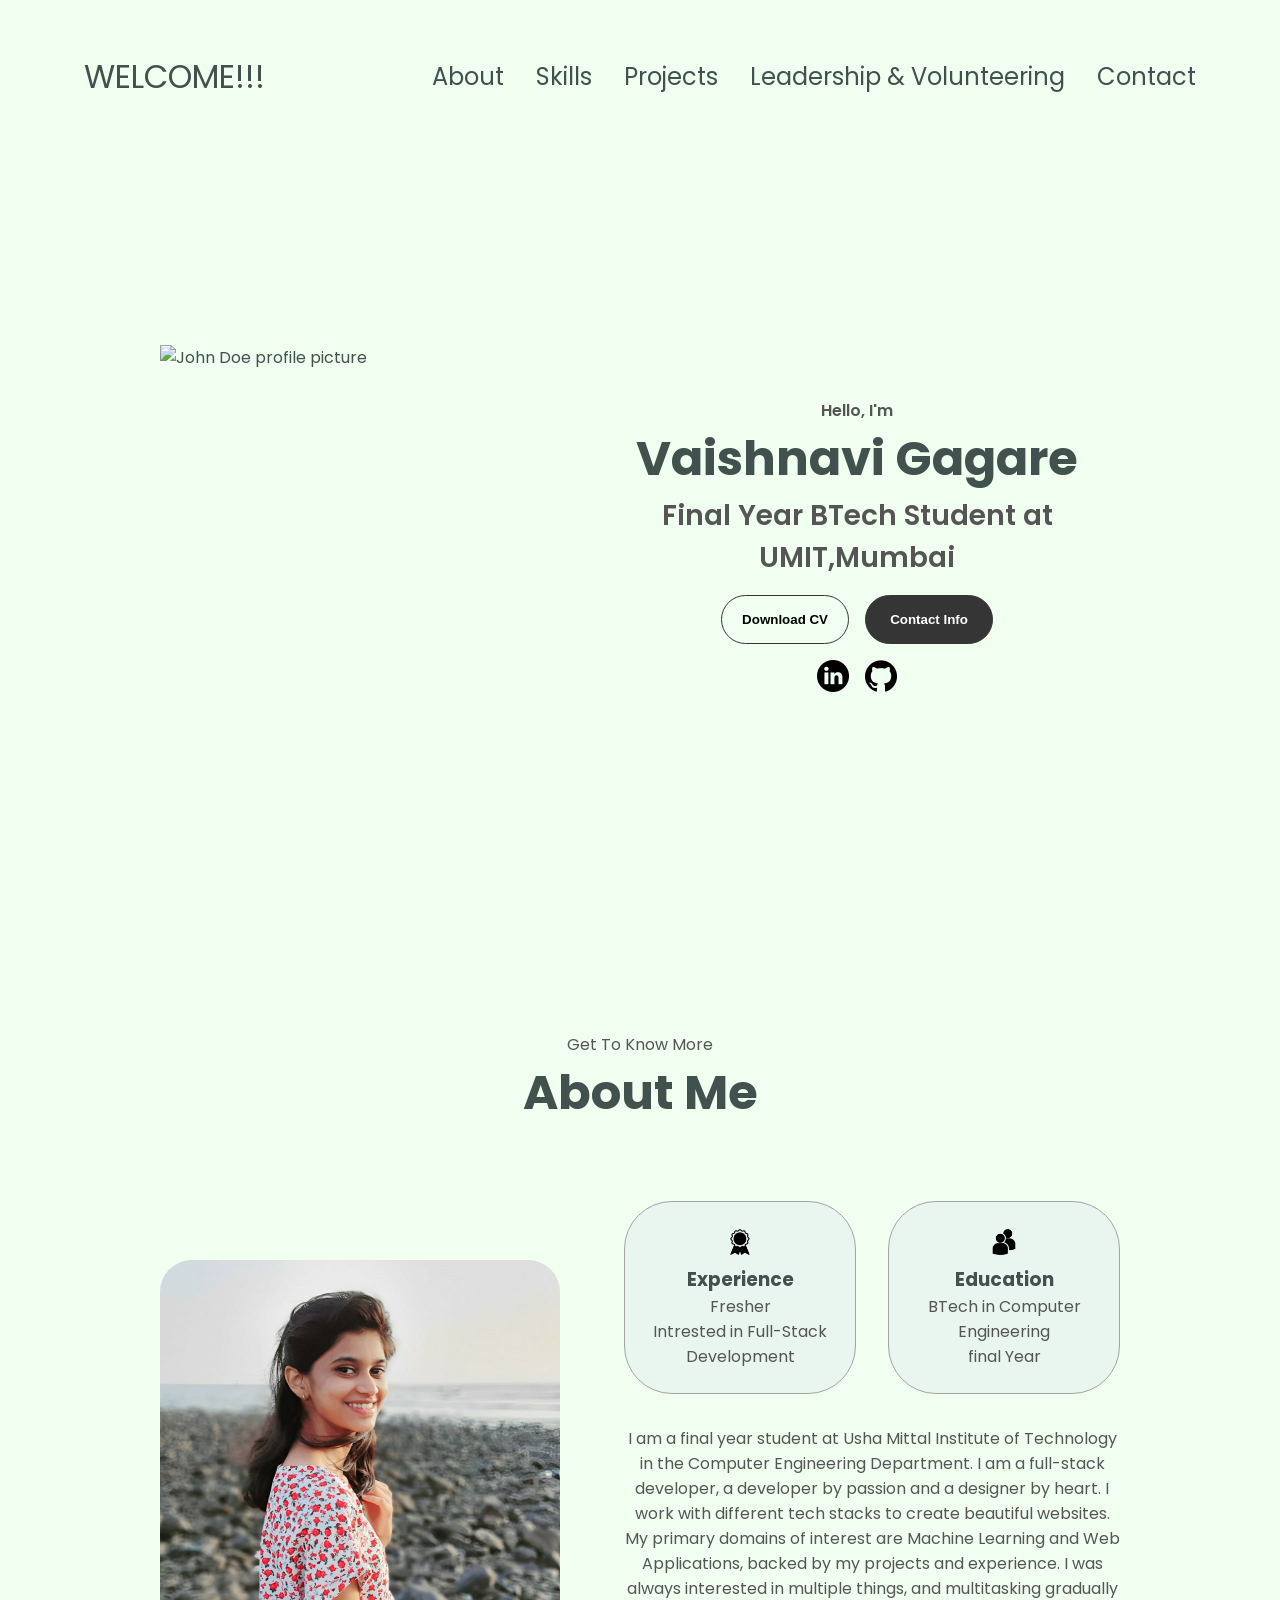
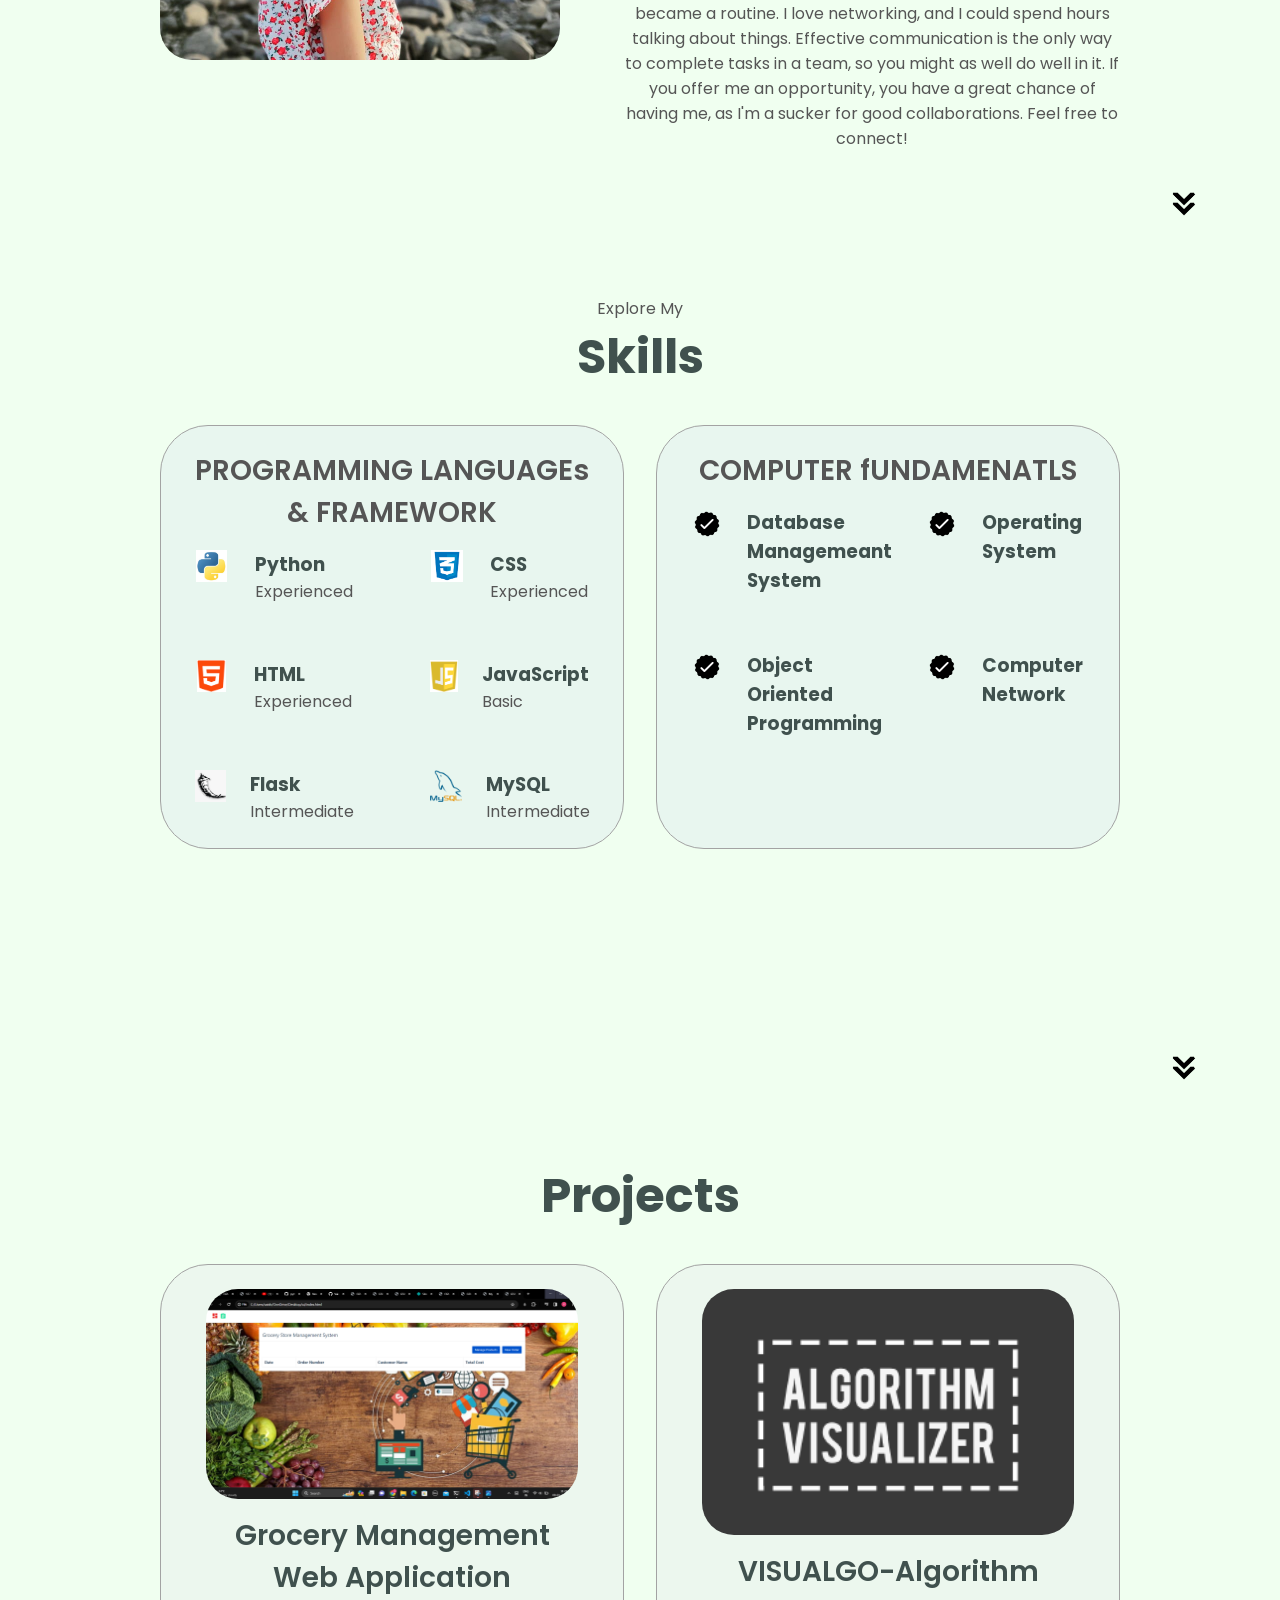
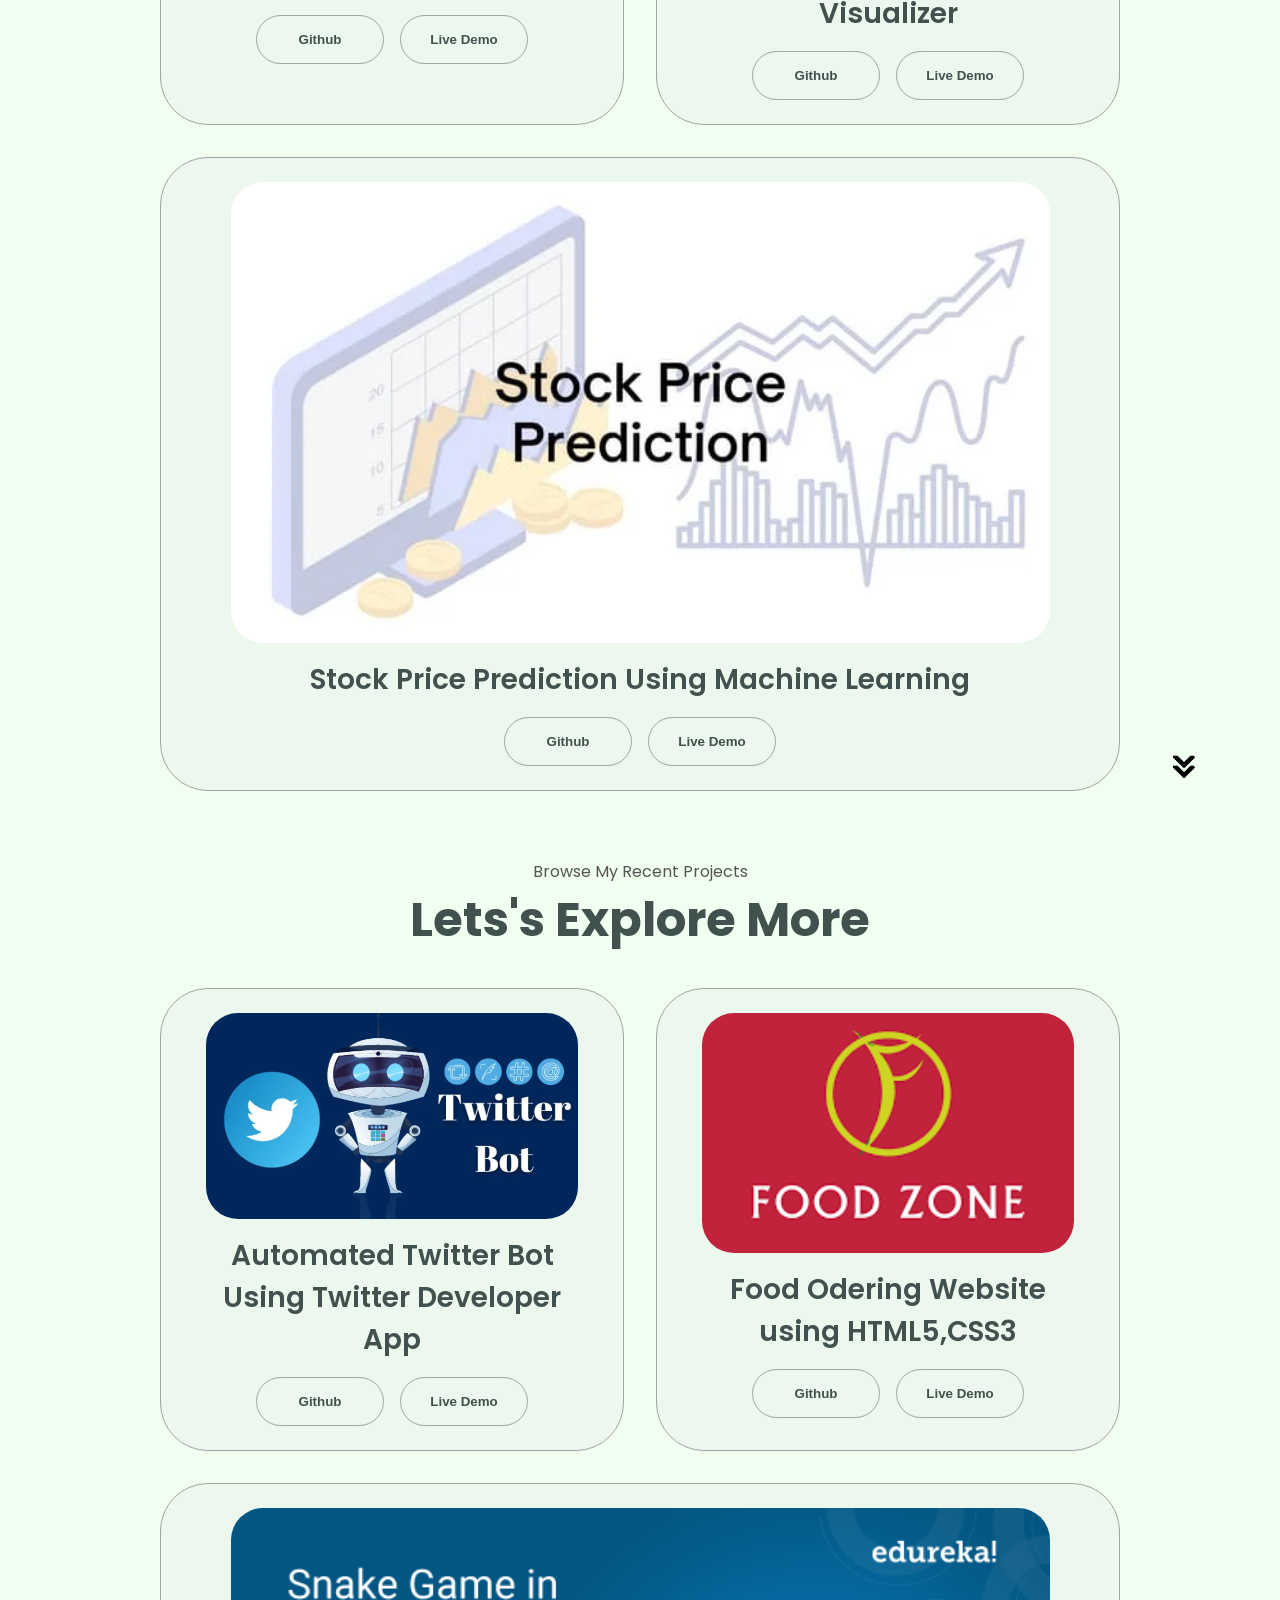
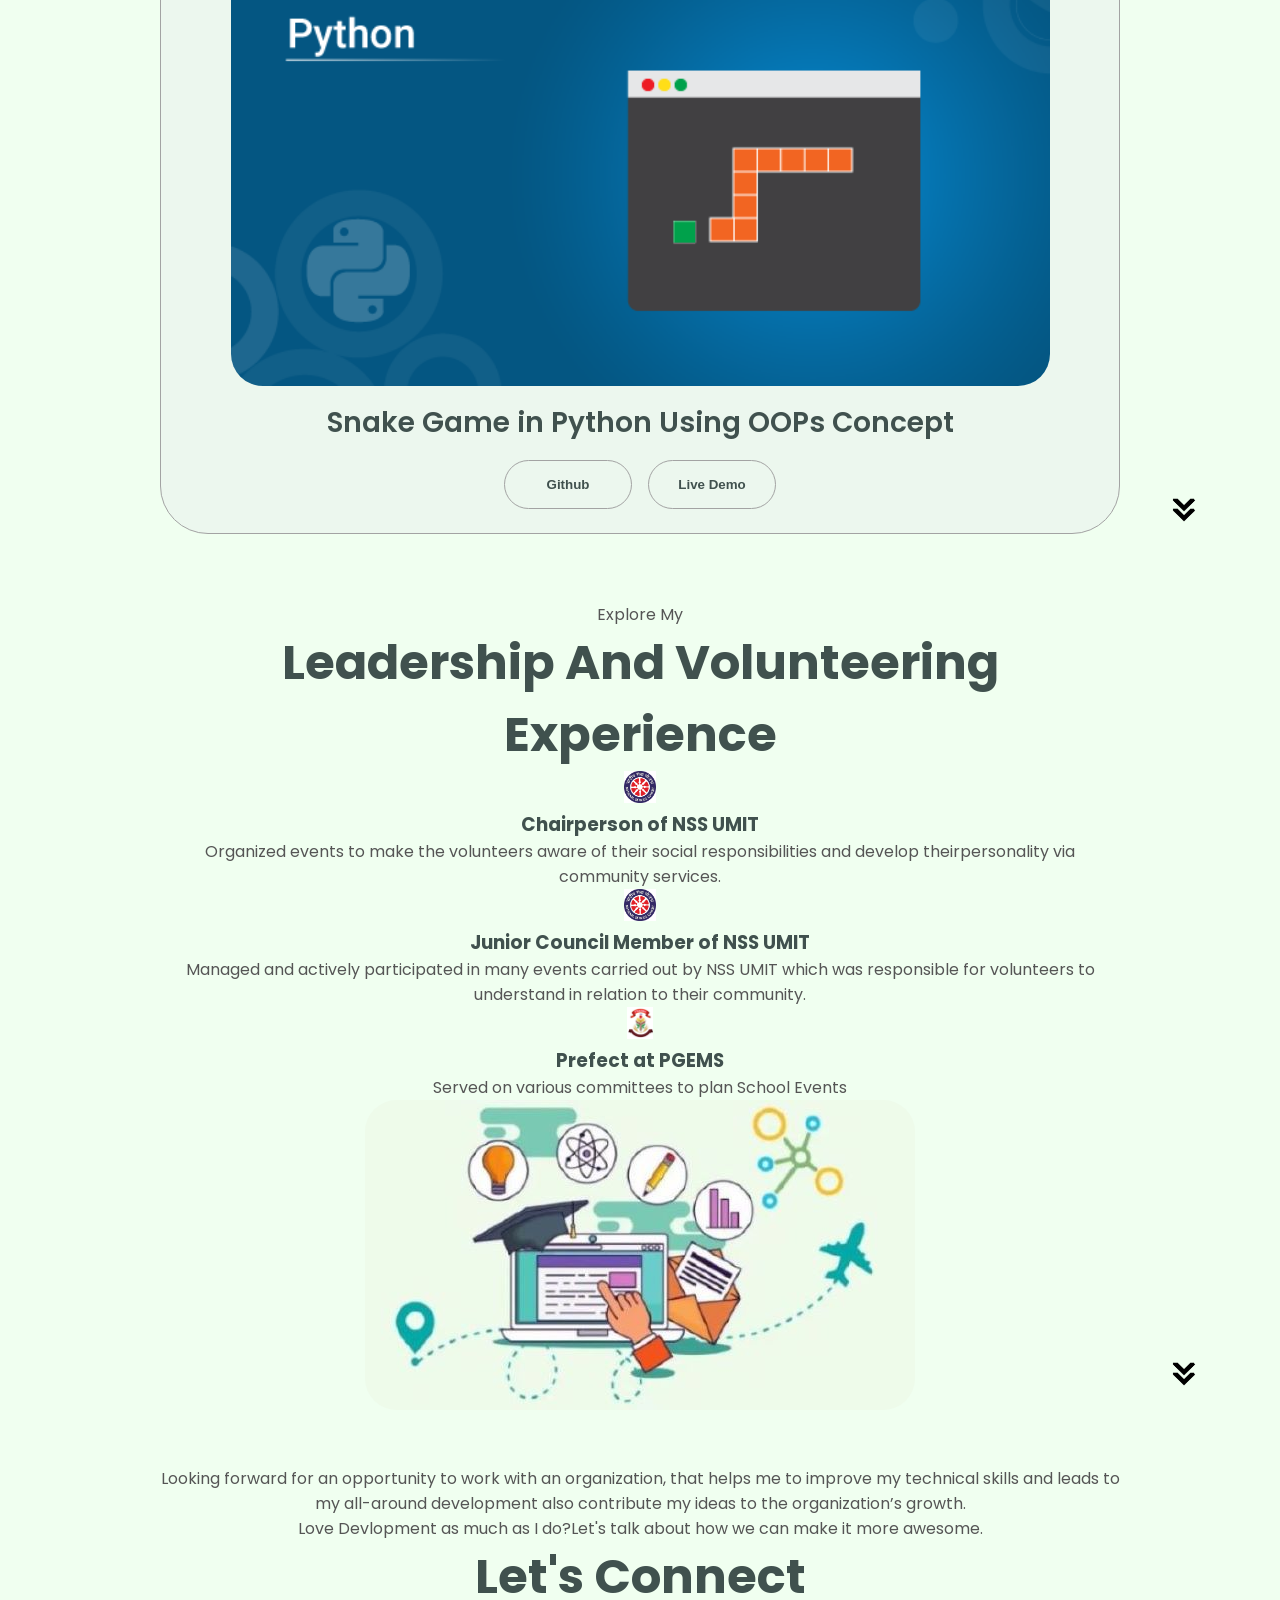
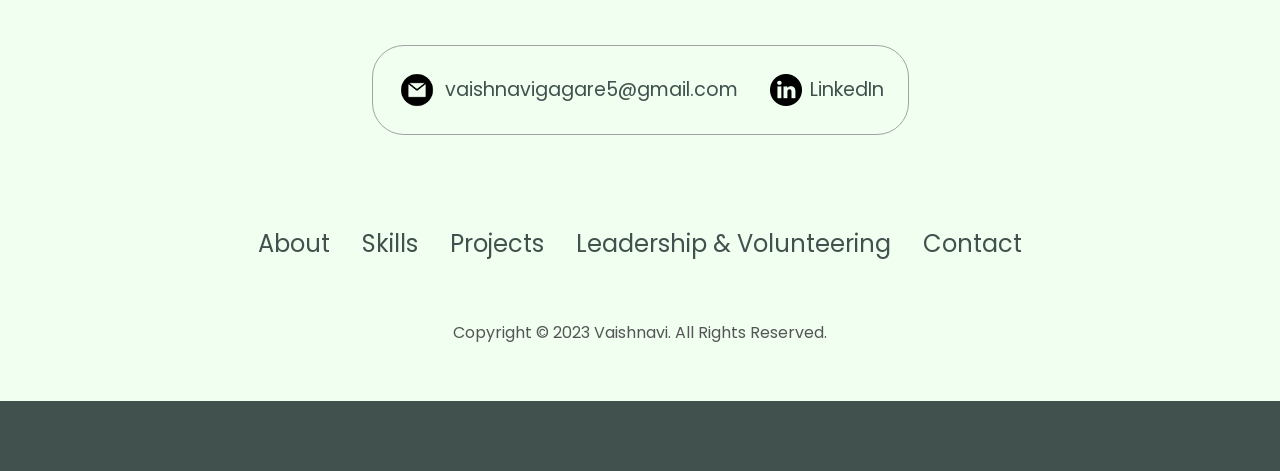
==== commit bd8ec0c5: "Update index.html" ====
--- a/index.html
+++ b/index.html
@@ -128,7 +128,7 @@
       <div class="experience-details-container">
         <div class="about-containers">
           <div class="details-container">
-            <h2 class="experience-sub-title">PROGRAMMING LANGUAGE</h2>
+            <h2 class="experience-sub-title">PROGRAMMING LANGUAGEs & FRAMEWORK</h2>
             <div class="article-container">
               <article>
                 <img
@@ -176,23 +176,23 @@
               </article>
               <article>
                 <img
-                  src=".\assests\act.png"
-                  alt="Experience icon"
-                  class="icon"
-                />
-                <div>
-                  <h3>React</h3>
+                  src=".\assests\fl.png"
+                  alt="Experience icon"
+                  class="icon"
+                />
+                <div>
+                  <h3>Flask</h3>
                   <p>Intermediate</p>
                 </div>
               </article>
               <article>
                 <img
-                  src=".\assests\sql.png"
-                  alt="Experience icon"
-                  class="icon"
-                />
-                <div>
-                  <h3>SQL</h3>
+                  src=".\assests\mysql.png"
+                  alt="Experience icon"
+                  class="icon"
+                />
+                <div>
+                  <h3>MySQL</h3>
                   <p>Intermediate</p>
                 </div>
               </article>
@@ -264,12 +264,12 @@
           <div class="details-container color-container">
             <div class="article-container">
               <img
-                src=".\assests\twitter.png"
+                src=".\assests\img4.png"
                 alt="Project 1"
                 class="project-img"
               />
             </div>
-            <h2 class="experience-sub-title project-title">Automated Twitter Bot Using Twitter Developer App</h2>
+            <h2 class="experience-sub-title project-title">Grocery Management Web Application</h2>
             <div class="btn-container">
               <button
                 class="btn btn-color-2 project-btn"
@@ -279,7 +279,7 @@
               </button>
               <button
                 class="btn btn-color-2 project-btn"
-                onclick="location.href='https://github.com/VaishnaviGagare'"
+                onclick="location.href='https://mellow-cassata-0982f4.netlify.app/''"
               >
                 Live Demo
               </button>
@@ -288,11 +288,35 @@
           <div class="details-container color-container">
             <div class="article-container">
               <img
-                src=".\assests\stock.webp"
+                src=".\assests\algo.png"
                 alt="Project 2"
                 class="project-img"
               />
             </div>
+            <h2 class="experience-sub-title project-title">VISUALGO-Algorithm Visualizer</h2>
+            <div class="btn-container">
+              <button
+                class="btn btn-color-2 project-btn"
+                onclick="location.href='https://github.com/VaishnaviGagare'"
+              >
+                Github
+              </button>
+              <button
+                class="btn btn-color-2 project-btn"
+                onclick="location.href='https://eclectic-kulfi-2a5f4a.netlify.app/'"
+              >
+                Live Demo
+              </button>
+            </div>
+          </div>
+          <div class="details-container color-container">
+            <div class="article-container">
+              <img
+                src=".\assests\stock.webp"
+                alt="Project 3"
+                class="project-img"
+              />
+            </div>
             <h2 class="experience-sub-title project-title">Stock Price Prediction Using Machine Learning</h2>
             <div class="btn-container">
               <button
@@ -304,30 +328,6 @@
               <button
                 class="btn btn-color-2 project-btn"
                 onclick="location.href='https://github.com/VaishnaviGagare'"
-              >
-                Live Demo
-              </button>
-            </div>
-          </div>
-          <div class="details-container color-container">
-            <div class="article-container">
-              <img
-                src=".\assests\img4.png"
-                alt="Project 3"
-                class="project-img"
-              />
-            </div>
-            <h2 class="experience-sub-title project-title">Grocery Management Web Application<</h2>
-            <div class="btn-container">
-              <button
-                class="btn btn-color-2 project-btn"
-                onclick="location.href='https://github.com/VaishnaviGagare'"
-              >
-                Github
-              </button>
-              <button
-                class="btn btn-color-2 project-btn"
-                onclick="location.href='https://mellow-cassata-0982f4.netlify.app/'"
               >
                 Live Demo
               </button>
@@ -350,12 +350,12 @@
           <div class="details-container color-container">
             <div class="article-container">
               <img
-                src=".\assests\food.png"
+                src=".\assests\twitter.png"
                 alt="Project 1"
                 class="project-img"
               />
             </div>
-            <h2 class="experience-sub-title project-title">Food Odering Website using HTML5,CSS3</h2>
+            <h2 class="experience-sub-title project-title">Automated Twitter Bot Using Twitter Developer App</h2>
             <div class="btn-container">
               <button
                 class="btn btn-color-2 project-btn"
@@ -374,12 +374,12 @@
           <div class="details-container color-container">
             <div class="article-container">
               <img
-                src=".\assests\algo.png"
+                src=".\assests\food.png"
                 alt="Project 2"
                 class="project-img"
               />
             </div>
-            <h2 class="experience-sub-title project-title">VISUALGO-Algorithm Visualizer</h2>
+            <h2 class="experience-sub-title project-title">Food Odering Website using HTML5,CSS3</h2>
             <div class="btn-container">
               <button
                 class="btn btn-color-2 project-btn"
